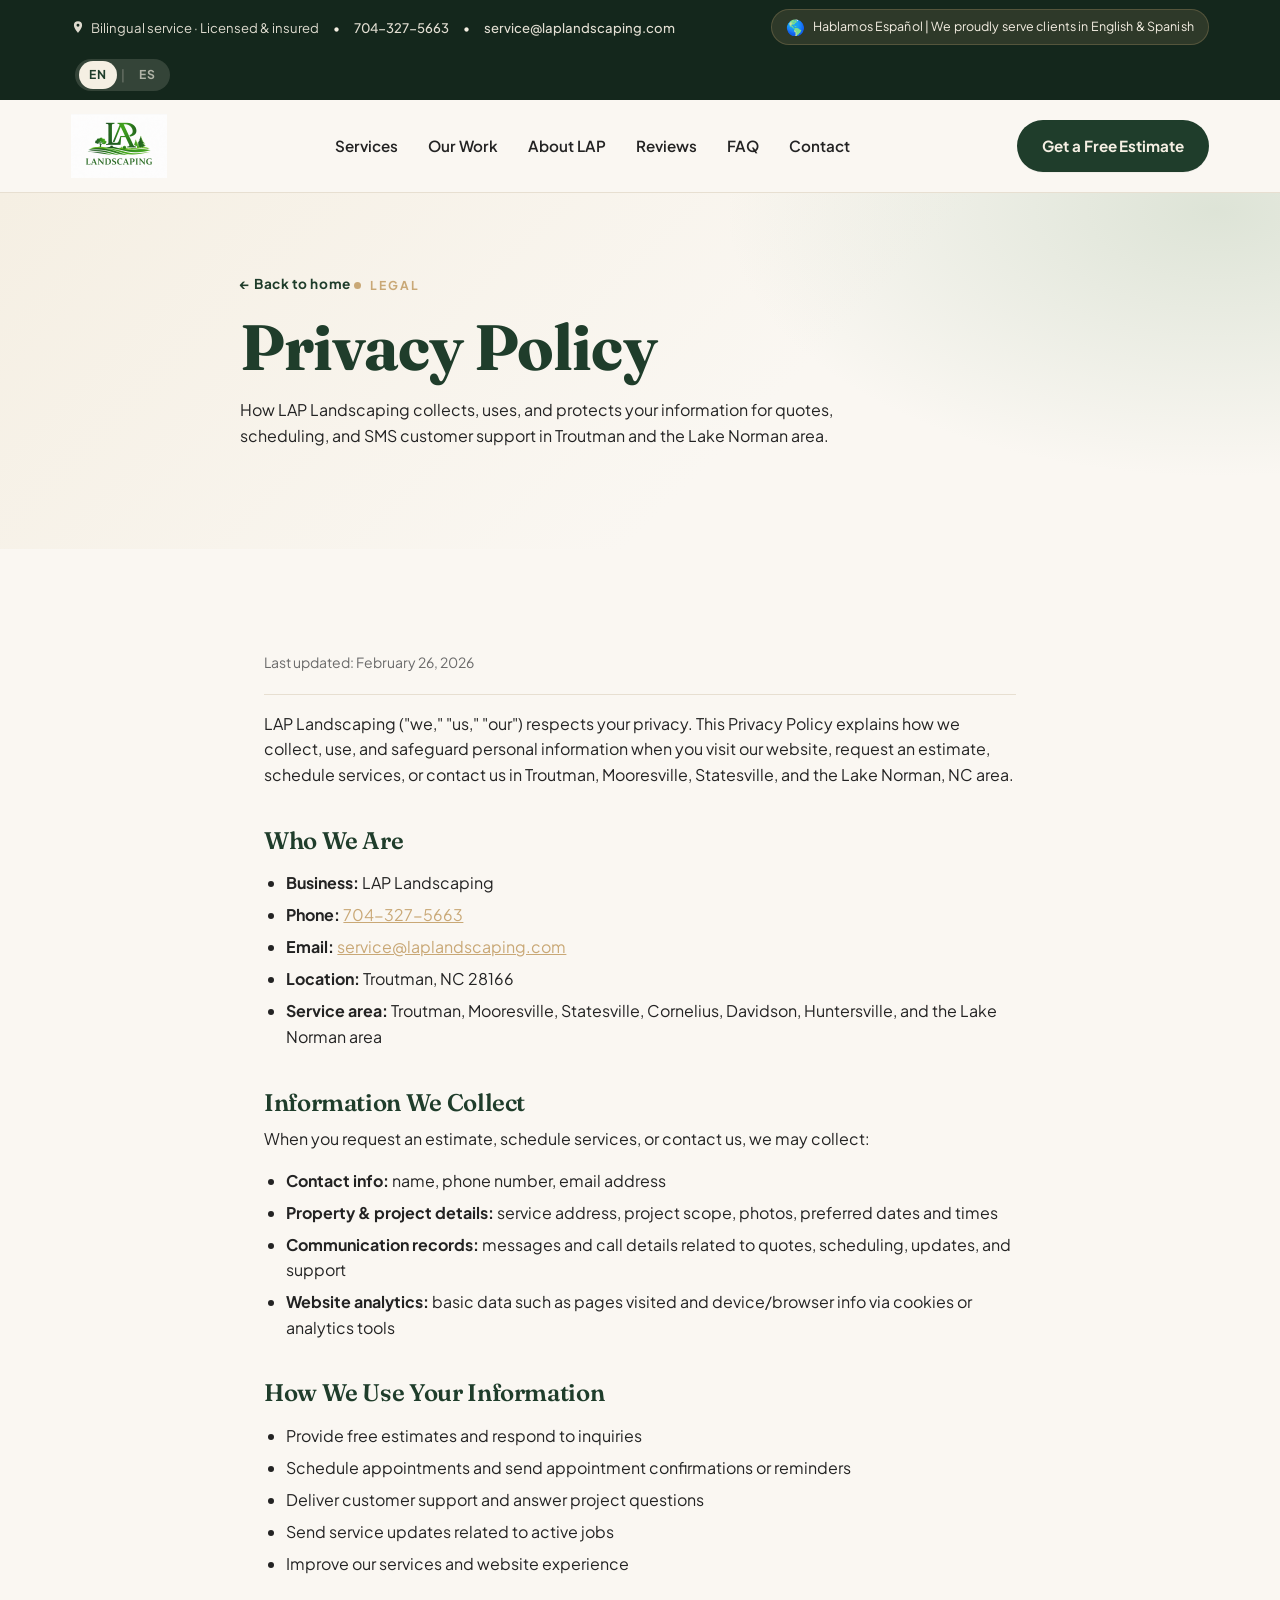
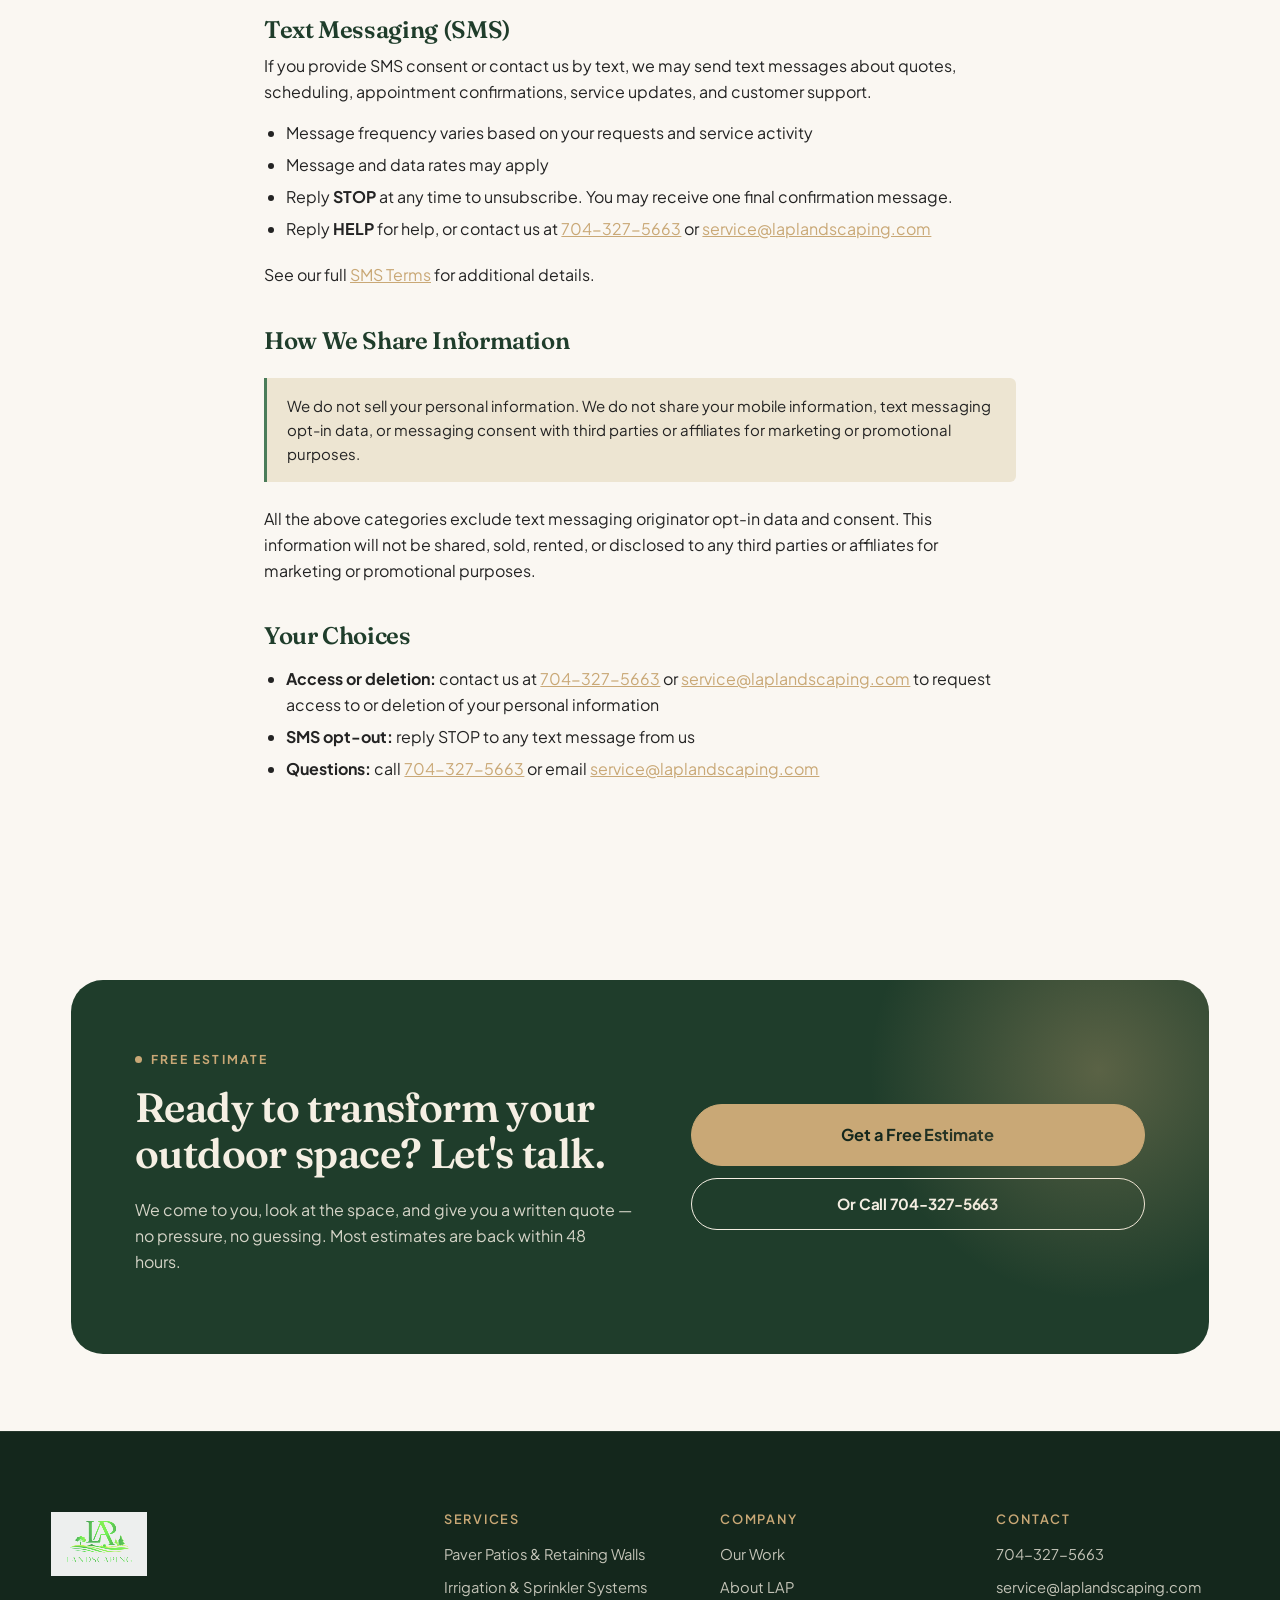
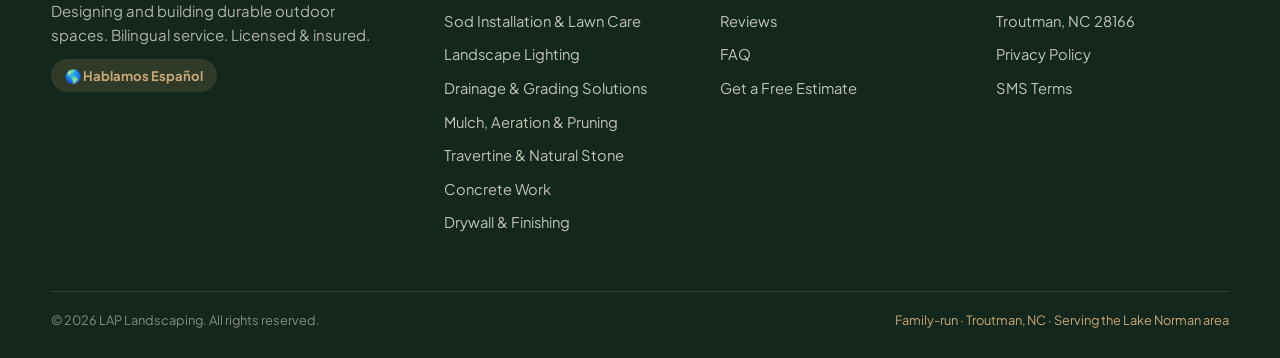
==== privacy-policy.html @ 84cdbef1 "feat: add Privacy Policy and SMS Terms pages (Twilio A2P compliance) New pages match LAP design syst" ====
<!doctype html>
<html lang="en" data-lang="en">
<head>
<meta charset="utf-8" />
<meta name="viewport" content="width=device-width, initial-scale=1" />
<title>Privacy Policy | LAP Landscaping — Troutman &amp; Lake Norman, NC</title>
<meta name="description" content="LAP Landscaping privacy policy. How we collect, use, and protect your information for quotes, scheduling, and SMS customer support in Troutman and the Lake Norman area." />
<meta name="theme-color" content="#1F3D2B" />
<link rel="canonical" href="https://laplandscaping.com/privacy-policy" />
<meta property="og:type" content="website" />
<meta property="og:title" content="Privacy Policy | LAP Landscaping" />
<meta property="og:description" content="How LAP Landscaping collects, uses, and protects your personal information." />
<meta property="og:url" content="https://laplandscaping.com/privacy-policy" />
<meta name="twitter:card" content="summary" />
<script type="application/ld+json">
{"@context":"https://schema.org","@type":"BreadcrumbList","itemListElement":[{"@type":"ListItem","position":1,"name":"Home","item":"https://laplandscaping.com/"},{"@type":"ListItem","position":2,"name":"Privacy Policy","item":"https://laplandscaping.com/privacy-policy"}]}
</script>
<link rel="preconnect" href="https://fonts.googleapis.com" />
<link rel="preconnect" href="https://fonts.gstatic.com" crossorigin />
<link href="https://fonts.googleapis.com/css2?family=Fraunces:opsz,wght@9..144,400;9..144,500;9..144,600;9..144,700&family=Plus+Jakarta+Sans:wght@400;500;600;700;800&display=swap" rel="stylesheet" />
<link rel="stylesheet" href="styles.css" />
<style>
.legal-hero .svc-page-hero-inner { grid-template-columns: 1fr; max-width: 800px; }
.legal-wrap { max-width: 800px; margin: 0 auto; padding: 0 1.5rem; }
.legal-updated { color: var(--mute); font-size: .875rem; margin-bottom: 2.5rem; padding-bottom: 1.25rem; border-bottom: 1px solid var(--line); }
.legal-wrap h2 { color: var(--green); font-size: clamp(1.2rem, 2vw, 1.5rem); margin: 2.5rem 0 .6rem; }
.legal-wrap p { margin-bottom: 1rem; }
.legal-wrap ul { padding-left: 1.4rem; margin-bottom: 1.25rem; }
.legal-wrap li { margin-bottom: .4rem; }
.legal-wrap a { color: var(--tan); text-decoration: underline; }
.legal-wrap a:hover { color: var(--tan-deep); }
.legal-notice { background: var(--cream-2); border-left: 3px solid var(--green-3); padding: 1rem 1.25rem; border-radius: 0 6px 6px 0; margin: 1.5rem 0; }
.legal-notice p { margin-bottom: 0; font-size: .9375rem; }
</style>
</head>
<body>

<div class="util">
  <div class="util-inner">
    <span class="util-loc">
      <svg viewBox="0 0 24 24" width="14" height="14" aria-hidden="true"><path fill="currentColor" d="M12 2a7 7 0 0 0-7 7c0 5 7 13 7 13s7-8 7-13a7 7 0 0 0-7-7Zm0 9.5A2.5 2.5 0 1 1 12 6.5a2.5 2.5 0 0 1 0 5Z"/></svg>
      <span>Bilingual service · Licensed &amp; insured</span>
    </span>
    <span class="util-sep" aria-hidden="true">•</span>
    <a class="util-link" href="tel:+17043275663">704-327-5663</a>
    <span class="util-sep" aria-hidden="true">•</span>
    <a class="util-link util-mail" href="mailto:service@laplandscaping.com">service@laplandscaping.com</a>
    <span class="util-spacer"></span>
    <span class="util-bilingual"><span class="bilingual-flag">🌎</span><span data-i18n="util.bilingual">Hablamos Español · We serve clients in English &amp; Spanish</span></span>
    <div class="lang-toggle" role="group" aria-label="Language">
      <button type="button" class="lang-btn is-active" data-lang-btn="en" aria-pressed="true">EN</button>
      <span aria-hidden="true">|</span>
      <button type="button" class="lang-btn" data-lang-btn="es" aria-pressed="false">ES</button>
    </div>
  </div>
</div>

<header class="hdr" id="top">
  <div class="hdr-inner">
    <a href="index.html" class="brand" aria-label="LAP Landscaping home"><img src="reference/lap-logo.png" alt="LAP Landscaping" class="brand-logo" /></a>
    <nav class="nav">
      <a href="index.html#services" data-i18n="nav.services">Services</a>
      <a href="index.html#projects" data-i18n="nav.work">Our Work</a>
      <a href="index.html#about" data-i18n="nav.about">About LAP</a>
      <a href="index.html#reviews" data-i18n="nav.reviews">Reviews</a>
      <a href="index.html#faq" data-i18n="nav.faq">FAQ</a>
      <a href="index.html#contact" data-i18n="nav.contact">Contact</a>
    </nav>
    <a class="btn btn-primary nav-cta" href="https://www.yardbook.com/new_quote/9253aae7eebb09e976391f2283048f217c78b0cf" target="_blank" rel="noopener" data-i18n="cta.estimate">Get a Free Estimate</a>
    <button class="nav-toggle" aria-label="Toggle nav" aria-expanded="false" aria-controls="mnav"><span></span><span></span><span></span></button>
  </div>
  <div class="mnav" id="mnav" hidden>
    <a href="index.html#services" data-i18n="nav.services">Services</a>
    <a href="index.html#projects" data-i18n="nav.work">Our Work</a>
    <a href="index.html#about" data-i18n="nav.about">About LAP</a>
    <a href="index.html#reviews" data-i18n="nav.reviews">Reviews</a>
    <a href="index.html#faq" data-i18n="nav.faq">FAQ</a>
    <a href="index.html#contact" data-i18n="nav.contact">Contact</a>
    <a class="btn btn-primary" href="https://www.yardbook.com/new_quote/9253aae7eebb09e976391f2283048f217c78b0cf" target="_blank" rel="noopener" data-i18n="cta.estimate">Get a Free Estimate</a>
  </div>
</header>

<section class="svc-page-hero legal-hero">
  <div class="svc-page-hero-inner">
    <div class="reveal">
      <a href="index.html" class="svc-back-link">← Back to home</a>
      <span class="eyebrow light"><span class="dot light"></span> <span>Legal</span></span>
      <h1>Privacy Policy</h1>
      <p class="lede">How LAP Landscaping collects, uses, and protects your information for quotes, scheduling, and SMS customer support in Troutman and the Lake Norman area.</p>
    </div>
  </div>
</section>

<section class="section">
  <div class="legal-wrap">

    <p class="legal-updated">Last updated: February 26, 2026</p>

    <p>LAP Landscaping ("we," "us," "our") respects your privacy. This Privacy Policy explains how we collect, use, and safeguard personal information when you visit our website, request an estimate, schedule services, or contact us in Troutman, Mooresville, Statesville, and the Lake Norman, NC area.</p>

    <h2>Who We Are</h2>
    <ul>
      <li><strong>Business:</strong> LAP Landscaping</li>
      <li><strong>Phone:</strong> <a href="tel:+17043275663">704-327-5663</a></li>
      <li><strong>Email:</strong> <a href="mailto:service@laplandscaping.com">service@laplandscaping.com</a></li>
      <li><strong>Location:</strong> Troutman, NC 28166</li>
      <li><strong>Service area:</strong> Troutman, Mooresville, Statesville, Cornelius, Davidson, Huntersville, and the Lake Norman area</li>
    </ul>

    <h2>Information We Collect</h2>
    <p>When you request an estimate, schedule services, or contact us, we may collect:</p>
    <ul>
      <li><strong>Contact info:</strong> name, phone number, email address</li>
      <li><strong>Property &amp; project details:</strong> service address, project scope, photos, preferred dates and times</li>
      <li><strong>Communication records:</strong> messages and call details related to quotes, scheduling, updates, and support</li>
      <li><strong>Website analytics:</strong> basic data such as pages visited and device/browser info via cookies or analytics tools</li>
    </ul>

    <h2>How We Use Your Information</h2>
    <ul>
      <li>Provide free estimates and respond to inquiries</li>
      <li>Schedule appointments and send appointment confirmations or reminders</li>
      <li>Deliver customer support and answer project questions</li>
      <li>Send service updates related to active jobs</li>
      <li>Improve our services and website experience</li>
    </ul>

    <h2>Text Messaging (SMS)</h2>
    <p>If you provide SMS consent or contact us by text, we may send text messages about quotes, scheduling, appointment confirmations, service updates, and customer support.</p>
    <ul>
      <li>Message frequency varies based on your requests and service activity</li>
      <li>Message and data rates may apply</li>
      <li>Reply <strong>STOP</strong> at any time to unsubscribe. You may receive one final confirmation message.</li>
      <li>Reply <strong>HELP</strong> for help, or contact us at <a href="tel:+17043275663">704-327-5663</a> or <a href="mailto:service@laplandscaping.com">service@laplandscaping.com</a></li>
    </ul>
    <p>See our full <a href="sms-terms.html">SMS Terms</a> for additional details.</p>

    <h2>How We Share Information</h2>

    <div class="legal-notice">
      <p>We do not sell your personal information. We do not share your mobile information, text messaging opt-in data, or messaging consent with third parties or affiliates for marketing or promotional purposes.</p>
    </div>

    <p>All the above categories exclude text messaging originator opt-in data and consent. This information will not be shared, sold, rented, or disclosed to any third parties or affiliates for marketing or promotional purposes.</p>

    <h2>Your Choices</h2>
    <ul>
      <li><strong>Access or deletion:</strong> contact us at <a href="tel:+17043275663">704-327-5663</a> or <a href="mailto:service@laplandscaping.com">service@laplandscaping.com</a> to request access to or deletion of your personal information</li>
      <li><strong>SMS opt-out:</strong> reply STOP to any text message from us</li>
      <li><strong>Questions:</strong> call <a href="tel:+17043275663">704-327-5663</a> or email <a href="mailto:service@laplandscaping.com">service@laplandscaping.com</a></li>
    </ul>

  </div>
</section>

<section class="section cta-section">
  <div class="cta-card reveal">
    <div class="cta-copy">
      <span class="eyebrow light"><span class="dot light"></span> <span data-i18n="cta.eyebrow">Free estimate</span></span>
      <h2>Ready to transform your outdoor space? Let's talk.</h2>
      <p data-i18n="cta.p">No pressure, no upsell. We'll walk the property, ask about how you want to use it, and follow up with a written quote that lays out scope, materials and price.</p>
    </div>
    <div class="cta-form">
      <a class="btn btn-tan btn-lg btn-block" href="https://www.yardbook.com/new_quote/9253aae7eebb09e976391f2283048f217c78b0cf" target="_blank" rel="noopener" data-i18n="cta.btn1">Open the estimate form →</a>
      <a class="btn btn-ghost btn-block" href="tel:+17043275663" data-i18n="cta.btn2">Or call 704-327-5663</a>
    </div>
  </div>
</section>

<footer class="ftr">
  <div class="ftr-inner">
    <div class="ftr-brand">
      <a href="index.html" class="brand"><img src="reference/lap-logo.png" alt="LAP Landscaping" class="brand-logo brand-logo-light" /></a>
      <p data-i18n="ftr.about">Designing and building durable outdoor spaces. Bilingual service. Licensed &amp; insured.</p>
      <span class="ftr-bilingual" data-i18n="ftr.bilingual">🌎 Hablamos Español</span>
    </div>
    <div class="ftr-col">
      <h4 data-i18n="ftr.h.services">Services</h4>
      <a href="services/paver-patios-retaining-walls.html" data-i18n="svc.patio.h">Paver Patios &amp; Retaining Walls</a>
      <a href="services/irrigation-sprinkler-systems.html" data-i18n="svc.irr.h">Irrigation &amp; Sprinkler Systems</a>
      <a href="services/sod-installation-lawn-care.html" data-i18n="svc.sod.h">Sod Installation &amp; Lawn Care</a>
      <a href="services/landscape-lighting.html" data-i18n="svc.light.h">Landscape Lighting</a>
      <a href="services/drainage-grading-solutions.html" data-i18n="svc.drain.h">Drainage &amp; Grading Solutions</a>
      <a href="services/mulch-aeration-pruning.html" data-i18n="svc.lawn.h">Mulch, Aeration &amp; Pruning</a>
      <a href="services/travertine-natural-stone.html" data-i18n="svc.stone.h">Travertine &amp; Natural Stone</a>
      <a href="services/concrete-work.html" data-i18n="svc.concrete.h">Concrete Work</a>
      <a href="services/drywall-finishing.html" data-i18n="svc.dry.h">Drywall &amp; Finishing</a>
    </div>
    <div class="ftr-col">
      <h4 data-i18n="ftr.h.company">Company</h4>
      <a href="index.html#projects" data-i18n="nav.work">Our Work</a>
      <a href="index.html#about" data-i18n="nav.about">About LAP</a>
      <a href="index.html#reviews" data-i18n="nav.reviews">Reviews</a>
      <a href="index.html#faq" data-i18n="nav.faq">FAQ</a>
      <a href="https://www.yardbook.com/new_quote/9253aae7eebb09e976391f2283048f217c78b0cf" target="_blank" rel="noopener" data-i18n="cta.estimate">Get a Free Estimate</a>
    </div>
    <div class="ftr-col">
      <h4 data-i18n="ftr.h.contact">Contact</h4>
      <a href="tel:+17043275663">704-327-5663</a>
      <a href="mailto:service@laplandscaping.com">service@laplandscaping.com</a>
      <span data-i18n="ftr.addr">Troutman, NC 28166</span>
      <a href="privacy-policy.html" data-i18n="ftr.privacy">Privacy Policy</a>
      <a href="sms-terms.html" data-i18n="ftr.sms">SMS Terms</a>
    </div>
  </div>
  <div class="ftr-base">
    <span>© <span id="yr"></span> LAP Landscaping. <span data-i18n="ftr.rights">All rights reserved.</span></span>
    <span class="ftr-flag" data-i18n="ftr.flag">Family-run · Troutman, NC · Serving the Lake Norman area</span>
  </div>
</footer>

<div class="sticky-cta" aria-label="Quick contact">
  <a href="tel:+17043275663" class="sc-btn sc-call" data-i18n="sticky.call">Call</a>
  <a href="https://www.yardbook.com/new_quote/9253aae7eebb09e976391f2283048f217c78b0cf" target="_blank" rel="noopener" class="sc-btn sc-est" data-i18n="cta.estimate">Get a Free Estimate</a>
</div>

<script src="script.js"></script>
</body>
</html>
---- styles.css ----
/* ============================================================
   LAP Landscaping — Hard Redesign Pass (v3)
   Local prototype only. Not for deployment.
   ============================================================ */

:root {
  --bg: #FAF7F2;
  --cream: #F5EFE3;
  --cream-2: #EDE5D2;
  --green: #1F3D2B;
  --green-deep: #14271C;
  --green-2: #2D5639;
  --green-3: #4A7C59;
  --sage: #A8C0A4;
  --tan: #C9A876;
  --tan-2: #D9BC8E;
  --tan-deep: #8C6E45;
  --ink: #232323;
  --mute: #6A6A6A;
  --line: #E7DFD1;
  --line-soft: #EFE9DC;
  --shadow-xs: 0 1px 4px rgba(31, 61, 43, 0.05);
  --shadow-sm: 0 4px 14px rgba(31, 61, 43, 0.07);
  --shadow-md: 0 14px 36px rgba(31, 61, 43, 0.10);
  --shadow-lg: 0 30px 70px rgba(31, 61, 43, 0.16);
  --r-sm: 12px;
  --r-md: 18px;
  --r-lg: 24px;
  --r-xl: 32px;
  --r-2xl: 40px;
  --maxw: 1240px;
  --pad: clamp(20px, 4vw, 56px);
  --t: cubic-bezier(.2,.7,.2,1);
}

* { box-sizing: border-box; }
html { scroll-behavior: smooth; }
body {
  margin: 0;
  font-family: 'Plus Jakarta Sans', system-ui, -apple-system, 'Segoe UI', Roboto, sans-serif;
  font-size: 16px;
  line-height: 1.6;
  color: var(--ink);
  background: var(--bg);
  -webkit-font-smoothing: antialiased;
  text-rendering: optimizeLegibility;
}
img { max-width: 100%; display: block; }
a { color: inherit; }
h1, h2, h3, h4 {
  font-family: 'Fraunces', Georgia, serif;
  font-weight: 600;
  letter-spacing: -0.015em;
  line-height: 1.12;
  margin: 0 0 .5em;
  color: var(--green);
}
h1 { font-size: clamp(2.4rem, 5vw, 4.2rem); font-weight: 700; }
h2 { font-size: clamp(1.85rem, 3.2vw, 2.85rem); font-weight: 600; }
h3 { font-size: 1.2rem; font-weight: 600; }
h4 { font-size: .82rem; letter-spacing: .14em; text-transform: uppercase; color: var(--tan); font-family: 'Plus Jakarta Sans', sans-serif; }
em { font-style: italic; color: var(--tan-deep); }
p { margin: 0 0 1em; }

/* ============== UTILITY BAR ============== */
.util {
  background: var(--green-deep);
  color: var(--cream);
  font-size: .82rem;
}
.util-inner {
  max-width: var(--maxw);
  margin: 0 auto;
  padding: 9px var(--pad);
  display: flex;
  align-items: center;
  flex-wrap: wrap;
  gap: 14px;
}
.util-loc { display: inline-flex; align-items: center; gap: 6px; opacity: .9; }
.util-spacer { flex: 1; min-width: 8px; }
.util-bilingual {
  display: inline-flex;
  align-items: center;
  gap: 8px;
  background: rgba(201, 168, 118, .14);
  color: var(--cream);
  padding: 5px 14px;
  border-radius: 999px;
  font-size: .78rem;
  letter-spacing: .01em;
  border: 1px solid rgba(201, 168, 118, .25);
}
.bilingual-flag { font-size: .95rem; }
.util-link {
  display: inline-flex;
  align-items: center;
  gap: 6px;
  color: var(--cream);
  text-decoration: none;
  opacity: .92;
  font-weight: 500;
}
.util-link:hover { color: var(--tan); opacity: 1; }
.lang-toggle {
  display: inline-flex;
  align-items: center;
  gap: 4px;
  background: rgba(245, 239, 227, .14);
  border-radius: 999px;
  padding: 2px 4px;
  margin-left: 4px;
}
.lang-toggle span { color: rgba(245, 239, 227, .35); font-size: .8rem; }
.lang-btn {
  background: transparent;
  border: 0;
  color: rgba(245, 239, 227, .65);
  font: inherit;
  font-size: .76rem;
  font-weight: 700;
  letter-spacing: .08em;
  padding: 4px 10px;
  border-radius: 999px;
  cursor: pointer;
  transition: background .25s var(--t), color .25s var(--t);
  font-family: inherit;
}
.lang-btn:hover { color: var(--cream); }
.lang-btn.is-active { background: var(--cream); color: var(--green); }
.lang-toggle-light .lang-btn.is-active { background: var(--tan); color: var(--green-deep); }

/* ============== HEADER ============== */
.hdr {
  position: sticky;
  top: 0;
  z-index: 50;
  background: rgba(250, 247, 242, .92);
  backdrop-filter: saturate(160%) blur(12px);
  -webkit-backdrop-filter: saturate(160%) blur(12px);
  border-bottom: 1px solid var(--line);
  transition: box-shadow .3s var(--t);
}
.hdr.hdr-scrolled { box-shadow: 0 6px 22px rgba(31,61,43,.07); }
.hdr-inner {
  max-width: var(--maxw);
  margin: 0 auto;
  padding: 14px var(--pad);
  display: flex;
  align-items: center;
  gap: 28px;
}
.brand {
  display: inline-flex;
  align-items: center;
  text-decoration: none;
  flex-shrink: 0;
}
.brand-logo {
  height: 64px;
  width: auto;
  display: block;
}
.brand-logo-light {
  height: 64px;
  filter: brightness(1.8) contrast(0.85);
  mix-blend-mode: screen;
  /* screen blend on dark footer makes white background transparent, logo stays readable */
}

.nav {
  display: flex;
  gap: 30px;
  margin: 0 auto;
}
.nav a {
  text-decoration: none;
  color: var(--ink);
  font-weight: 600;
  font-size: .95rem;
  position: relative;
  padding: 6px 0;
  transition: color .25s var(--t);
}
.nav a::after {
  content: "";
  position: absolute; left: 0; right: 0; bottom: -2px;
  height: 2px;
  background: var(--green);
  transform: scaleX(0);
  transform-origin: center;
  transition: transform .3s var(--t);
}
.nav a:hover { color: var(--green); }
.nav a:hover::after { transform: scaleX(1); }
.nav-cta { flex-shrink: 0; }

.nav-toggle {
  display: none;
  background: transparent;
  border: 0;
  width: 40px; height: 40px;
  padding: 8px;
  cursor: pointer;
}
.nav-toggle span {
  display: block;
  height: 2px;
  background: var(--green);
  margin: 5px 0;
  transition: transform .3s var(--t), opacity .2s var(--t);
}
.nav-toggle[aria-expanded="true"] span:nth-child(1) { transform: translateY(7px) rotate(45deg); }
.nav-toggle[aria-expanded="true"] span:nth-child(2) { opacity: 0; }
.nav-toggle[aria-expanded="true"] span:nth-child(3) { transform: translateY(-7px) rotate(-45deg); }

.mnav {
  display: none;
  flex-direction: column;
  padding: 8px var(--pad) 20px;
  gap: 4px;
  border-top: 1px solid var(--line);
  background: var(--bg);
}
.mnav a {
  text-decoration: none;
  color: var(--ink);
  font-weight: 500;
  padding: 12px 8px;
  border-radius: var(--r-sm);
}
.mnav a:hover { background: var(--cream); color: var(--green); }
.mnav .btn { margin-top: 8px; text-align: center; }

/* ============== BUTTONS ============== */
.btn {
  display: inline-flex;
  align-items: center;
  justify-content: center;
  gap: 8px;
  padding: 13px 24px;
  border-radius: 999px;
  font-weight: 700;
  font-size: .95rem;
  text-decoration: none;
  border: 1.5px solid transparent;
  cursor: pointer;
  transition: transform .3s var(--t), box-shadow .3s var(--t), background .25s var(--t), color .25s var(--t), border-color .25s var(--t);
  white-space: nowrap;
  font-family: inherit;
  letter-spacing: -0.005em;
}
.btn-lg { padding: 17px 30px; font-size: 1.02rem; }
.btn-block { width: 100%; }
.btn-primary { background: var(--green); color: var(--cream); }
.btn-primary:hover { background: var(--green-2); transform: translateY(-2px); box-shadow: var(--shadow-md); }
.btn-ghost { background: transparent; color: var(--green); border-color: var(--green); }
.btn-ghost:hover { background: var(--green); color: var(--cream); transform: translateY(-2px); }
.btn-ghost-light { background: transparent; color: var(--cream); border-color: var(--cream); }
.btn-ghost-light:hover { background: var(--cream); color: var(--green); transform: translateY(-2px); }
.btn-tan { background: var(--tan); color: var(--green-deep); border-color: var(--tan); }
.btn-tan:hover { background: var(--tan-2); border-color: var(--tan-2); transform: translateY(-2px); box-shadow: var(--shadow-md); }

/* ============== EYEBROW ============== */
.eyebrow {
  display: inline-flex;
  align-items: center;
  gap: 9px;
  font-size: .76rem;
  text-transform: uppercase;
  letter-spacing: .18em;
  color: var(--green);
  font-weight: 700;
  margin-bottom: 16px;
}
.eyebrow.light { color: var(--tan); }
.dot { width: 7px; height: 7px; border-radius: 50%; background: var(--tan); }
.dot.light { background: var(--tan); }

/* ============== HERO ============== */
.hero {
  position: relative;
  overflow: hidden;
  padding: clamp(56px, 7vw, 110px) var(--pad) clamp(56px, 7vw, 110px);
}
.hero-bg {
  position: absolute; inset: 0;
  background:
    radial-gradient(900px 480px at 95% 10%, rgba(168, 192, 164, .35), transparent 60%),
    radial-gradient(700px 460px at 0% 100%, rgba(201, 168, 118, .22), transparent 65%);
  z-index: -1;
}
.hero-inner {
  max-width: var(--maxw);
  margin: 0 auto;
  display: grid;
  grid-template-columns: 1fr 1.05fr;
  gap: clamp(36px, 5vw, 88px);
  align-items: center;
}
.hero-pill {
  display: inline-block;
  background: var(--green);
  color: var(--tan);
  padding: 8px 16px;
  border-radius: 999px;
  font-size: .72rem;
  font-weight: 800;
  letter-spacing: .18em;
  text-transform: uppercase;
  margin-bottom: 22px;
}
.hero-copy h1 {
  margin-bottom: 12px;
}
.hero-copy h1 em {
  font-style: italic;
  color: var(--tan-deep);
  font-weight: 600;
}
.hero-region {
  font-family: 'Fraunces', serif;
  font-size: 1.05rem;
  font-style: italic;
  color: var(--green-3);
  margin: 0 0 16px;
}
.hero-lede {
  color: var(--mute);
  font-size: 1.08rem;
  max-width: 560px;
  margin: 0 0 28px;
}
.hero-cta {
  display: flex;
  flex-wrap: wrap;
  gap: 14px;
  margin: 0 0 18px;
}
.hero-bilingual {
  display: inline-flex;
  align-items: center;
  gap: 8px;
  background: rgba(168, 192, 164, .25);
  color: var(--green-2);
  padding: 8px 16px;
  border-radius: 999px;
  font-size: .87rem;
  font-weight: 600;
  margin: 6px 0 0;
  border: 1px solid rgba(74, 124, 89, .2);
}

.hero-art {
  position: relative;
  min-height: 540px;
}
.hero-photo-wrap {
  position: absolute;
  inset: 0 0 70px 30px;
  border-radius: var(--r-2xl);
  overflow: hidden;
  box-shadow: var(--shadow-lg);
  background: var(--cream);
}
.hero-photo-wrap::before {
  content: "";
  position: absolute;
  inset: 0;
  z-index: 2;
  background: linear-gradient(135deg, rgba(31,61,43,.0) 35%, rgba(31,61,43,.18) 100%);
  pointer-events: none;
}
.hero-photo {
  width: 100%;
  height: 100%;
  min-height: 460px;
  object-fit: cover;
  display: block;
  transition: transform .6s var(--t);
  will-change: transform;
}

.hero-badge {
  position: absolute;
  bottom: 0;
  right: 0;
  background: var(--cream);
  padding: 18px 22px;
  border-radius: var(--r-lg);
  box-shadow: var(--shadow-md);
  border: 1px solid var(--line);
  display: flex;
  flex-direction: column;
  gap: 4px;
  min-width: 240px;
  z-index: 3;
}
.hero-badge-stars { color: var(--tan); letter-spacing: 2px; font-size: 1rem; }
.hero-badge-line {
  font-family: 'Fraunces', serif;
  color: var(--green);
  font-size: 1.05rem;
  font-weight: 600;
  line-height: 1.2;
}
.hero-badge-sub { color: var(--mute); font-size: .82rem; }

.hero-card-mini {
  position: absolute;
  left: -16px; top: 8%;
  background: var(--cream);
  padding: 14px 18px;
  border-radius: var(--r-md);
  display: flex;
  align-items: center;
  gap: 10px;
  font-size: .85rem;
  color: var(--ink);
  border: 1px solid var(--line);
  box-shadow: var(--shadow-sm);
  z-index: 3;
}
.mini-ico { display: inline-flex; }

/* ============== TRUST ROW ============== */
.trust-row {
  background: var(--cream);
  padding: clamp(40px, 5vw, 64px) var(--pad);
  border-top: 1px solid var(--line);
  border-bottom: 1px solid var(--line);
}
.trust-inner {
  max-width: var(--maxw);
  margin: 0 auto;
  display: grid;
  grid-template-columns: repeat(4, 1fr);
  gap: 18px;
}
.trust-card {
  background: #fff;
  border: 1px solid var(--line);
  border-radius: var(--r-lg);
  padding: 26px 24px;
  display: flex;
  flex-direction: column;
  gap: 8px;
  transition: transform .3s var(--t), box-shadow .3s var(--t), border-color .3s var(--t);
}
.trust-card:hover { transform: translateY(-4px); box-shadow: var(--shadow-md); border-color: transparent; }
.trust-ico {
  width: 44px; height: 44px;
  border-radius: 50%;
  background: var(--green);
  color: var(--cream);
  display: grid;
  place-items: center;
  margin-bottom: 6px;
}
.trust-card h3 { margin: 0; font-family: 'Fraunces', serif; font-size: 1.1rem; }
.trust-card p { color: var(--mute); margin: 0; font-size: .92rem; line-height: 1.5; }

/* ============== SECTIONS ============== */
.section {
  max-width: var(--maxw);
  margin: 0 auto;
  padding: clamp(72px, 8vw, 130px) var(--pad);
}
.section-head {
  max-width: 760px;
  margin: 0 auto clamp(36px, 5vw, 60px);
  text-align: center;
}
.section-head .lede { color: var(--mute); font-size: 1.06rem; margin: 0 auto; }

/* ============== SERVICES GRID ============== */
.services-section { background: var(--bg); }
.services-grid {
  display: grid;
  grid-template-columns: repeat(3, 1fr);
  gap: 26px;
}
.svc-card {
  position: relative;
  background: #fff;
  border-radius: var(--r-lg);
  border: 1px solid var(--line);
  overflow: hidden;
  text-decoration: none;
  color: inherit;
  display: flex;
  flex-direction: column;
  transition: transform .35s var(--t), box-shadow .35s var(--t), border-color .35s var(--t);
}
.svc-card:hover { transform: translateY(-8px); box-shadow: var(--shadow-lg); border-color: transparent; }
.svc-card:hover .svc-img img { transform: scale(1.06); }
.svc-card:hover .svc-link { color: var(--tan-deep); transform: translateX(4px); }

.svc-img {
  aspect-ratio: 16 / 11;
  position: relative;
  overflow: hidden;
  background: var(--cream);
}
.svc-img img {
  position: absolute;
  inset: 0;
  width: 100%; height: 100%;
  object-fit: cover;
  transition: transform .8s var(--t);
}
.svc-img::after {
  content: "";
  position: absolute; inset: 0;
  background: linear-gradient(180deg, transparent 55%, rgba(31, 61, 43, .35) 100%);
  pointer-events: none;
}
.svc-body {
  padding: 24px 26px 28px;
  display: flex;
  flex-direction: column;
  gap: 8px;
}
.svc-icon {
  display: inline-grid;
  place-items: center;
  width: 38px; height: 38px;
  border-radius: 12px;
  background: var(--cream);
  color: var(--green);
  margin-bottom: 4px;
}
.svc-body h3 {
  margin: 0;
  font-family: 'Fraunces', serif;
  font-size: 1.22rem;
  color: var(--green);
}
.svc-body p { color: var(--mute); margin: 0 0 8px; font-size: .94rem; }
.svc-card-logo {
  position: absolute;
  bottom: 14px;
  right: 16px;
  width: 34px;
  height: auto;
  opacity: 0.15;
  pointer-events: none;
  display: block;
}
.svc-link {
  color: var(--green);
  font-weight: 700;
  font-size: .9rem;
  letter-spacing: .01em;
  transition: color .25s var(--t), transform .25s var(--t);
  display: inline-block;
}

/* ============== IMG FALLBACK ============== */
.img-fallback {
  display: block;
  width: 100%; height: 100%;
  position: absolute; inset: 0;
}
.img-fallback[data-tile="patio"] { background: radial-gradient(circle at 25% 30%, rgba(255,255,255,.35), transparent 60%), linear-gradient(135deg, #C9A876, #8C6E45); }
.img-fallback[data-tile="irrigation"] { background: radial-gradient(circle at 25% 30%, rgba(255,255,255,.35), transparent 60%), linear-gradient(135deg, #6FA8C9, #2D5670); }
.img-fallback[data-tile="sod"] { background: radial-gradient(circle at 25% 30%, rgba(255,255,255,.35), transparent 60%), linear-gradient(135deg, #8FB07F, #4A7C59); }
.img-fallback[data-tile="lighting"] { background: radial-gradient(circle at 75% 25%, rgba(255, 220, 150, .55), transparent 55%), linear-gradient(135deg, #2A2A2A, #4A3A2A); }
.img-fallback[data-tile="drainage"] { background: radial-gradient(circle at 25% 30%, rgba(255,255,255,.35), transparent 60%), linear-gradient(135deg, #5C7A6B, #2F4538); }
.img-fallback[data-tile="lawn"] { background: radial-gradient(circle at 25% 30%, rgba(255,255,255,.35), transparent 60%), linear-gradient(135deg, #A8C0A4, #4A7C59); }
.img-fallback[data-tile="walls"]    { background: radial-gradient(circle at 25% 30%, rgba(255,255,255,.35), transparent 60%), linear-gradient(135deg, #B89878, #5C4530); }
.img-fallback[data-tile="stone"]    { background: radial-gradient(circle at 25% 30%, rgba(255,255,255,.35), transparent 60%), linear-gradient(135deg, #D4C4A0, #9A8260); }
.img-fallback[data-tile="concrete"] { background: radial-gradient(circle at 25% 30%, rgba(255,255,255,.25), transparent 60%), linear-gradient(135deg, #B8B8B8, #6A6A6A); }
.img-fallback[data-tile="drywall"]  { background: radial-gradient(circle at 25% 30%, rgba(255,255,255,.40), transparent 60%), linear-gradient(135deg, #E0D8C8, #A09080); }

/* ============== ABOUT ============== */
.about-section { background: var(--cream); padding-top: clamp(72px, 8vw, 130px); padding-bottom: clamp(72px, 8vw, 130px); }
.about-grid {
  max-width: var(--maxw);
  margin: 0 auto;
  display: grid;
  grid-template-columns: 1fr 1fr;
  gap: clamp(36px, 5vw, 80px);
  align-items: center;
}
.about-cluster {
  position: relative;
  height: 540px;
}
.ac-img {
  position: absolute;
  border-radius: var(--r-xl);
  object-fit: cover;
  box-shadow: var(--shadow-md);
}
.ac-1 { left: 0; top: 30px; width: 60%; height: 60%; }
.ac-2 { right: 0; top: 0; width: 50%; height: 45%; }
.ac-3 { right: 8%; bottom: 0; width: 56%; height: 50%; }
.ac-badge {
  position: absolute;
  left: 0; bottom: 0;
  background: var(--cream);
  padding: 16px 22px;
  border-radius: var(--r-md);
  box-shadow: var(--shadow-md);
  border: 1px solid var(--line);
  display: flex;
  flex-direction: column;
  z-index: 4;
}
.ac-badge strong { color: var(--green); font-family: 'Fraunces', serif; font-size: 1.05rem; }
.ac-badge span { color: var(--mute); font-size: .85rem; }

.about-list {
  list-style: none;
  padding: 0;
  margin: 26px 0;
  display: flex;
  flex-direction: column;
  gap: 18px;
}
.about-list li { display: flex; gap: 16px; align-items: flex-start; }
.about-ico {
  flex: 0 0 38px;
  width: 38px; height: 38px;
  border-radius: 50%;
  background: var(--green);
  color: var(--cream);
  display: grid;
  place-items: center;
  font-family: 'Fraunces', serif;
  font-size: 1rem;
}
.about-list strong { color: var(--green); }

/* ============== FEATURED PROJECTS ============== */
.projects-section {
  background: var(--green-deep);
  color: var(--cream);
  padding: clamp(72px, 8vw, 130px) var(--pad);
  position: relative;
  overflow: hidden;
}
.projects-section::before {
  content: "";
  position: absolute;
  width: 600px; height: 600px;
  right: -200px; top: -200px;
  background: radial-gradient(circle, rgba(201, 168, 118, .18), transparent 65%);
  border-radius: 50%;
  pointer-events: none;
}
.projects-inner {
  max-width: var(--maxw);
  margin: 0 auto;
  display: grid;
  grid-template-columns: 1fr 1.2fr;
  gap: clamp(36px, 5vw, 80px);
  align-items: center;
  position: relative;
}
.projects-copy h2 { color: var(--cream); }
.projects-copy h2 em { color: var(--tan); }
.projects-copy p { color: rgba(245, 239, 227, .8); font-size: 1.05rem; max-width: 480px; }
.projects-mosaic {
  display: grid;
  grid-template-columns: 1fr 1fr;
  grid-template-rows: 200px 200px 200px;
  gap: 14px;
}
.pm {
  width: 100%; height: 100%;
  object-fit: cover;
  border-radius: var(--r-lg);
  box-shadow: var(--shadow-md);
}
.pm-1 { grid-column: 1; grid-row: 1 / span 2; }
.pm-2 { grid-column: 2; grid-row: 1; }
.pm-3 { grid-column: 2; grid-row: 2; }
.pm-4 { grid-column: 1 / span 2; grid-row: 3; height: 200px; }

/* ============== PROCESS ============== */
.process-section { background: var(--bg); }
.process {
  list-style: none;
  padding: 0;
  margin: 0 auto;
  max-width: var(--maxw);
  display: grid;
  grid-template-columns: repeat(4, 1fr);
  gap: 18px;
  position: relative;
}
.process::before {
  content: "";
  position: absolute;
  left: 8%; right: 8%; top: 28px;
  height: 1px;
  background: repeating-linear-gradient(90deg, var(--line) 0 6px, transparent 6px 12px);
  z-index: 0;
}
.process li {
  background: #fff;
  border: 1px solid var(--line);
  border-radius: var(--r-lg);
  padding: 26px;
  position: relative;
  z-index: 1;
  transition: transform .3s var(--t), box-shadow .3s var(--t);
}
.process li:hover { transform: translateY(-4px); box-shadow: var(--shadow-md); }
.step-n {
  display: grid;
  place-items: center;
  background: var(--green);
  color: var(--cream);
  width: 46px; height: 46px;
  border-radius: 50%;
  font-family: 'Fraunces', serif;
  font-size: 1.05rem;
  margin-bottom: 14px;
}
.process li h3 { font-family: 'Fraunces', serif; font-size: 1.18rem; margin: 0 0 8px; }
.process li p { color: var(--mute); margin: 0; font-size: .94rem; }

/* ============== REVIEWS ============== */
.reviews-section { background: var(--cream); padding-top: clamp(72px, 8vw, 130px); padding-bottom: clamp(72px, 8vw, 130px); max-width: none; }
.reviews-rating {
  display: inline-flex;
  align-items: baseline;
  gap: 14px;
  margin: 18px 0 8px;
  flex-wrap: wrap;
  justify-content: center;
  padding: 10px 22px;
  background: #fff;
  border: 1px solid var(--line);
  border-radius: 999px;
  box-shadow: var(--shadow-xs);
}
.reviews-rating-num { font-family: 'Fraunces', serif; font-size: 2.6rem; font-weight: 700; color: var(--green); line-height: 1; }
.reviews-rating-stars { color: var(--tan-deep); font-size: 1.55rem; letter-spacing: 4px; text-shadow: 0 1px 0 rgba(140, 110, 69, .08); }
.reviews-rating-meta { color: var(--mute); font-size: .82rem; font-style: italic; }
.reviews-section .section-head { max-width: 760px; margin: 0 auto clamp(36px, 5vw, 60px); }
.reviews-grid {
  max-width: var(--maxw);
  margin: 0 auto;
  display: grid;
  grid-template-columns: repeat(3, 1fr);
  gap: 28px;
}
.review-card {
  position: relative;
  background: linear-gradient(180deg, #fffdf8 0%, #fbf6ec 100%);
  border: 1px solid var(--line);
  border-radius: var(--r-lg);
  padding: 34px 30px 26px;
  display: flex;
  flex-direction: column;
  gap: 10px;
  transition: transform .3s var(--t), box-shadow .3s var(--t), border-color .3s var(--t);
  overflow: hidden;
}
.review-card::before {
  content: "\201C";
  position: absolute;
  top: -22px;
  left: 18px;
  font-family: 'Fraunces', serif;
  font-size: 9rem;
  font-weight: 700;
  line-height: 1;
  color: var(--tan);
  opacity: .14;
  pointer-events: none;
  user-select: none;
}
.review-card:hover { transform: translateY(-6px); box-shadow: var(--shadow-md); border-color: var(--tan-2); }
.review-card p { font-size: 1.05rem; line-height: 1.65; margin: 4px 0 18px; color: var(--ink); position: relative; z-index: 1; }
.stars { color: var(--tan-deep); letter-spacing: 3px; font-size: 1.2rem; position: relative; z-index: 1; }
.review-card footer {
  display: flex;
  flex-direction: column;
  align-items: flex-start;
  gap: 8px;
  border-top: 1px solid var(--line);
  padding-top: 16px;
  margin-top: 6px;
  position: relative;
  z-index: 1;
}
.review-card footer strong { color: var(--green); font-family: 'Fraunces', serif; font-size: 1.02rem; font-weight: 600; }
.review-card footer span {
  display: inline-block;
  padding: 4px 12px;
  background: var(--cream-2);
  color: var(--tan-deep);
  font-size: .72rem;
  font-weight: 600;
  letter-spacing: .08em;
  text-transform: uppercase;
  border-radius: 999px;
  border: 1px solid var(--line);
}

/* ============== FAQ ============== */
.faq-section { background: var(--bg); }
.faq-grid {
  max-width: var(--maxw);
  margin: 0 auto;
  display: grid;
  grid-template-columns: 1fr 1.4fr;
  gap: clamp(36px, 5vw, 80px);
}
.faq-head { position: sticky; top: 110px; align-self: start; }
.faq-title { display: block; }
.faq-bilingual {
  font-family: 'Fraunces', serif;
  font-style: italic;
  color: var(--tan-deep);
  font-weight: 500;
  display: inline-block;
}
.faq-list { display: flex; flex-direction: column; gap: 12px; }
.faq-item {
  background: #fff;
  border: 1px solid var(--line);
  border-radius: var(--r-md);
  padding: 4px;
  transition: border-color .25s var(--t), box-shadow .25s var(--t);
}
.faq-item[open] { border-color: var(--green); box-shadow: var(--shadow-sm); }
.faq-item summary {
  list-style: none;
  cursor: pointer;
  padding: 18px 20px;
  font-family: 'Fraunces', serif;
  font-weight: 600;
  font-size: 1.1rem;
  color: var(--green);
  display: flex;
  justify-content: space-between;
  align-items: center;
  gap: 12px;
}
.faq-item summary::-webkit-details-marker { display: none; }
.faq-item summary::after {
  content: "+";
  font-family: 'Plus Jakarta Sans', sans-serif;
  font-size: 1.5rem;
  color: var(--tan-deep);
  transition: transform .3s var(--t);
}
.faq-item[open] summary::after { content: "−"; transform: rotate(180deg); }
.faq-body { padding: 0 20px 18px; color: var(--mute); }
.faq-body p { margin: 0; }

/* ============== FINAL CTA BAND ============== */
.cta-band {
  background: var(--green-deep);
  color: var(--cream);
  padding: clamp(72px, 7vw, 120px) var(--pad);
  position: relative;
  overflow: hidden;
}
.cta-band::before {
  content: "";
  position: absolute;
  width: 700px; height: 700px;
  right: -250px; top: -250px;
  background: radial-gradient(circle, rgba(201, 168, 118, .22), transparent 65%);
  border-radius: 50%;
  pointer-events: none;
}
.cta-band::after {
  content: "";
  position: absolute;
  width: 500px; height: 500px;
  left: -200px; bottom: -200px;
  background: radial-gradient(circle, rgba(74, 124, 89, .25), transparent 65%);
  border-radius: 50%;
  pointer-events: none;
}
.cta-band-inner {
  max-width: var(--maxw);
  margin: 0 auto;
  display: grid;
  grid-template-columns: 1.1fr 1fr;
  gap: clamp(36px, 5vw, 80px);
  align-items: center;
  position: relative;
}
.cta-title {
  color: var(--cream);
  font-size: clamp(2rem, 3.6vw, 3rem);
  margin: 0 0 16px;
}
.cta-bilingual {
  font-family: 'Fraunces', serif;
  font-style: italic;
  color: var(--tan);
  font-weight: 500;
  display: inline;
}
.cta-band p { color: rgba(245, 239, 227, .82); font-size: 1.05rem; max-width: 520px; }
.cta-band-actions {
  display: flex;
  flex-direction: column;
  gap: 14px;
  align-items: stretch;
}
.cta-fineprint {
  font-size: .82rem;
  color: rgba(245, 239, 227, .65);
  margin: 6px 0 0;
}

/* ============== FOOTER ============== */
.ftr {
  background: var(--green-deep);
  color: var(--cream);
  padding: 80px var(--pad) 28px;
  border-top: 1px solid rgba(245,239,227,.08);
}
.ftr-inner {
  max-width: var(--maxw);
  margin: 0 auto;
  display: grid;
  grid-template-columns: 1.5fr 1fr 1fr 1fr;
  gap: 44px;
}
.ftr-brand .brand-logo-light { height: 64px; }
.ftr-logo-pill {
  display: inline-flex;
  align-items: center;
  justify-content: center;
  background: var(--cream);
  padding: 14px 22px;
  border-radius: var(--r-md);
  box-shadow:
    0 1px 0 rgba(255,255,255,.5) inset,
    0 12px 28px -10px rgba(0, 0, 0, .35);
}
.ftr-logo-pill .brand-logo { height: 56px; width: auto; display: block; filter: none; }
.ftr-brand-link { display: inline-flex; }
.ftr-brand p { color: rgba(245,239,227,.7); font-size: .94rem; max-width: 320px; margin: 16px 0 12px; }
.ftr-bilingual {
  display: inline-block;
  background: rgba(201, 168, 118, .15);
  color: var(--tan);
  padding: 6px 14px;
  border-radius: 999px;
  font-size: .82rem;
  font-weight: 700;
  margin-bottom: 16px;
}
.ftr-lang {
  display: flex;
  align-items: center;
  gap: 12px;
  color: rgba(245,239,227,.6);
  font-size: .82rem;
  text-transform: uppercase;
  letter-spacing: .14em;
}
.ftr-col { display: flex; flex-direction: column; gap: 10px; }
.ftr-col h4 { color: var(--tan); margin-bottom: 6px; font-size: .8rem; letter-spacing: .14em; }
.ftr-col a, .ftr-col span {
  color: rgba(245,239,227,.78);
  text-decoration: none;
  font-size: .92rem;
}
.ftr-col a:hover { color: var(--tan); }
.ftr-base {
  max-width: var(--maxw);
  margin: 56px auto 0;
  border-top: 1px solid rgba(245,239,227,.12);
  padding-top: 18px;
  display: flex;
  justify-content: space-between;
  flex-wrap: wrap;
  gap: 8px;
  font-size: .8rem;
  color: rgba(245,239,227,.5);
}
.ftr-flag { color: var(--tan); }

/* ============== STICKY MOBILE CTA ============== */
.sticky-cta {
  position: fixed;
  left: 12px; right: 12px; bottom: 12px;
  display: none;
  gap: 8px;
  z-index: 60;
}
.sc-btn {
  flex: 1;
  text-align: center;
  padding: 14px 0;
  border-radius: 999px;
  font-weight: 800;
  text-decoration: none;
  box-shadow: var(--shadow-md);
}
.sc-call { background: var(--cream); color: var(--green); border: 1.5px solid var(--green); }
.sc-est { background: var(--green); color: var(--cream); }

/* ============== SERVICE PAGE LAYOUT ============== */
.svc-page-hero {
  background: linear-gradient(135deg, var(--cream) 0%, var(--bg) 60%);
  padding: clamp(48px, 6vw, 90px) var(--pad);
  position: relative;
  overflow: hidden;
}
.svc-page-hero::before {
  content: "";
  position: absolute;
  inset: 0;
  background: radial-gradient(700px 380px at 95% 5%, rgba(168, 192, 164, .35), transparent 70%);
  pointer-events: none;
}
.svc-page-hero-inner {
  max-width: var(--maxw);
  margin: 0 auto;
  display: grid;
  grid-template-columns: 1fr 1fr;
  gap: clamp(28px, 5vw, 64px);
  align-items: center;
  position: relative;
}
.svc-back-link {
  display: inline-flex;
  align-items: center;
  text-decoration: none;
  color: var(--green);
  font-size: .85rem;
  font-weight: 700;
  margin-bottom: 16px;
  letter-spacing: .04em;
}
.svc-back-link:hover { color: var(--tan-deep); }
.svc-hero-photo {
  width: 100%;
  aspect-ratio: 4 / 3;
  object-fit: cover;
  border-radius: var(--r-2xl);
  box-shadow: var(--shadow-md);
}
.svc-hero-wrap {
  position: relative;
  display: inline-block;
  width: 100%;
}
.svc-hero-wrap .svc-hero-photo {
  display: block;
}
.svc-hero-logo {
  position: absolute;
  bottom: 16px;
  left: 20px;
  width: 90px;
  height: auto;
  opacity: .92;
  filter: drop-shadow(0 2px 6px rgba(0,0,0,.35));
}
.svc-section {
  max-width: var(--maxw);
  margin: 0 auto;
  padding: clamp(48px, 6vw, 88px) var(--pad);
}
.svc-cols {
  display: grid;
  grid-template-columns: 1fr 1fr;
  gap: clamp(28px, 5vw, 64px);
}
.check {
  list-style: none;
  padding: 0;
  margin: 18px 0 26px;
  display: grid;
  gap: 12px;
}
.check li {
  position: relative;
  padding-left: 32px;
  color: var(--ink);
}
.check li::before {
  content: "✓";
  position: absolute;
  left: 0; top: 0;
  width: 22px; height: 22px;
  border-radius: 50%;
  background: var(--sage);
  color: var(--green);
  display: grid;
  place-items: center;
  font-size: .78rem;
  font-weight: 700;
  margin-top: 2px;
}

/* ============== CTA card on service pages ============== */
.cta-section { padding: clamp(40px, 6vw, 80px) var(--pad); }
.cta-card {
  max-width: var(--maxw);
  margin: 0 auto;
  background: var(--green);
  border-radius: var(--r-xl);
  color: var(--cream);
  padding: clamp(32px, 5vw, 64px);
  display: grid;
  grid-template-columns: 1.1fr 1fr;
  gap: clamp(32px, 5vw, 56px);
  align-items: center;
  position: relative;
  overflow: hidden;
}
.cta-card::before {
  content: "";
  position: absolute;
  width: 540px; height: 540px;
  right: -160px; top: -180px;
  background: radial-gradient(circle, rgba(201, 168, 118, .35), transparent 60%);
  border-radius: 50%;
  pointer-events: none;
}
.cta-copy h2 { color: var(--cream); }
.cta-copy h2 em { color: var(--tan); }
.cta-copy p { color: rgba(245, 239, 227, .85); }
.cta-list { list-style: none; padding: 0; margin: 16px 0 0; display: grid; gap: 8px; font-size: .95rem; }
.cta-list li { position: relative; padding-left: 28px; }
.cta-list li::before {
  content: "✓";
  position: absolute;
  left: 0; top: 0;
  width: 20px; height: 20px;
  border-radius: 50%;
  background: var(--tan);
  color: var(--green);
  display: grid;
  place-items: center;
  font-size: .7rem;
  font-weight: 700;
  margin-top: 2px;
}
.cta-form { display: flex; flex-direction: column; gap: 12px; }
.cta-form .btn-ghost { border-color: var(--cream); color: var(--cream); }
.cta-form .btn-ghost:hover { background: var(--cream); color: var(--green); }

/* ============== REVEAL ============== */
.reveal {
  opacity: 0;
  transform: translateY(20px);
  transition: opacity .8s var(--t), transform .8s var(--t);
  will-change: opacity, transform;
}
.reveal.in { opacity: 1; transform: translateY(0); }

@media (prefers-reduced-motion: reduce) {
  .reveal { opacity: 1; transform: none; transition: none; }
  .btn:hover, .svc-card:hover, .trust-card:hover, .process li:hover, .review-card:hover { transform: none; }
  html { scroll-behavior: auto; }
  .hero-photo { transform: none !important; }
}

/* ============================================================
   v6 IMAGE QUALITY + DIMENSIONAL POLISH
   ============================================================ */

/* Image rendering quality */
img {
  image-rendering: -webkit-optimize-contrast;
}

/* Focal-point helpers (apply per-image where default center isn't ideal) */
.obj-center { object-position: center; }
.obj-top { object-position: center top; }
.obj-bottom { object-position: center bottom; }
.obj-left { object-position: left center; }
.obj-right { object-position: right center; }

/* Service-card images: bias toward top to avoid mockup-card title bleed at bottom of crop */
.svc-img img { object-position: center 25%; }
.svc-card[data-tile="irrigation"] .svc-img img { object-position: center 30%; }
.svc-card[data-tile="lighting"] .svc-img img { object-position: center 35%; }
/* Projects mosaic: same bias */
.pm { object-position: center 25%; }
/* About cluster secondary frames: same */
.ac-2, .ac-3 { object-position: center 25%; }

/* Hero photo: layered depth */
.hero-photo-wrap {
  box-shadow:
    0 1px 0 rgba(255, 255, 255, .6) inset,
    0 30px 60px -15px rgba(31, 61, 43, .35),
    0 60px 120px -30px rgba(31, 61, 43, .25);
}
.hero-photo-wrap::after {
  content: "";
  position: absolute;
  inset: 0;
  border-radius: inherit;
  pointer-events: none;
  box-shadow: 0 0 0 1px rgba(31, 61, 43, .08) inset;
  z-index: 3;
}

/* Hero ambient ring behind photo */
.hero-art::before {
  content: "";
  position: absolute;
  width: 65%;
  aspect-ratio: 1;
  right: -8%;
  top: -6%;
  background: radial-gradient(circle, rgba(201, 168, 118, .22), transparent 65%);
  border-radius: 50%;
  z-index: -1;
  filter: blur(24px);
}

/* Hero badge: more depth */
.hero-badge {
  box-shadow:
    0 0 0 1px rgba(31, 61, 43, .06),
    0 10px 30px -10px rgba(31, 61, 43, .25),
    0 24px 60px -20px rgba(31, 61, 43, .25);
  transform: translateZ(0);
}

/* Service cards: layered shadow stack + 3D-feeling lift */
.svc-card {
  box-shadow:
    0 1px 0 rgba(255, 255, 255, .6) inset,
    0 2px 6px rgba(31, 61, 43, .04),
    0 12px 24px -8px rgba(31, 61, 43, .08);
}
.svc-card:hover {
  box-shadow:
    0 1px 0 rgba(255, 255, 255, .8) inset,
    0 6px 16px rgba(31, 61, 43, .08),
    0 30px 60px -16px rgba(31, 61, 43, .22);
}
.svc-img {
  background: linear-gradient(135deg, var(--cream) 0%, var(--cream-2) 100%);
}

/* Trust cards: subtle depth */
.trust-card {
  box-shadow:
    0 1px 0 rgba(255, 255, 255, .7) inset,
    0 1px 3px rgba(31, 61, 43, .04),
    0 8px 18px -6px rgba(31, 61, 43, .07);
}
.trust-card:hover {
  box-shadow:
    0 1px 0 rgba(255, 255, 255, .8) inset,
    0 4px 10px rgba(31, 61, 43, .06),
    0 20px 40px -12px rgba(31, 61, 43, .18);
}

/* About cluster: image stack with mockup-team lead */
.ac-img { transition: transform .5s var(--t), box-shadow .5s var(--t); }
.about-cluster:hover .ac-1 { transform: translateY(-3px); }
.about-cluster:hover .ac-2 { transform: translateY(-2px); }
.about-cluster:hover .ac-3 { transform: translateY(-2px); }
.ac-1 { object-position: center 35%; box-shadow: 0 18px 40px -12px rgba(31,61,43,.28); }
.ac-2, .ac-3 {
  box-shadow:
    0 0 0 4px var(--cream),
    0 18px 40px -12px rgba(31,61,43,.25);
}

/* Projects mosaic: deeper shadow on dark background */
.pm {
  box-shadow:
    0 0 0 1px rgba(245, 239, 227, .06),
    0 14px 32px -10px rgba(0, 0, 0, .55),
    0 30px 60px -20px rgba(0, 0, 0, .45);
  transition: transform .5s var(--t), box-shadow .5s var(--t);
}
.projects-mosaic:hover .pm { box-shadow: 0 0 0 1px rgba(245, 239, 227, .1), 0 20px 40px -10px rgba(0,0,0,.55); }
.pm:hover { transform: translateY(-3px) scale(1.01); }

/* Process cards: layered surface */
.process li {
  box-shadow:
    0 1px 0 rgba(255, 255, 255, .7) inset,
    0 6px 14px -6px rgba(31, 61, 43, .07),
    0 16px 36px -16px rgba(31, 61, 43, .14);
}

/* Review cards: layered surface */
.review-card {
  box-shadow:
    0 1px 0 rgba(255, 255, 255, .7) inset,
    0 6px 14px -6px rgba(31, 61, 43, .07),
    0 16px 36px -16px rgba(31, 61, 43, .14);
}

/* Final CTA band: depth */
.cta-band-inner {
  text-shadow: 0 1px 0 rgba(0, 0, 0, .12);
}

/* Image-centered helpers used in HTML alt/object-position attributes */
.hero-photo { object-position: center 55%; }
.about-crew-lead { object-position: center 30%; }

/* ============== RESPONSIVE ============== */
@media (max-width: 1100px) {
  .nav { gap: 22px; }
}
@media (max-width: 1024px) {
  .services-grid { grid-template-columns: repeat(2, 1fr); }
  .reviews-grid { grid-template-columns: 1fr; }
  .trust-inner { grid-template-columns: repeat(2, 1fr); }
  .process { grid-template-columns: repeat(2, 1fr); }
  .process::before { display: none; }
  .ftr-inner { grid-template-columns: 1fr 1fr; }
  .util-bilingual { display: none; }
  .util-mail { display: none; }
  .projects-inner { grid-template-columns: 1fr; }
  .projects-mosaic { grid-template-rows: 180px 180px 180px; }
}
@media (max-width: 760px) {
  .nav, .nav-cta { display: none; }
  .nav-toggle { display: block; margin-left: auto; }
  .mnav.open { display: flex; }
  .hero-inner { grid-template-columns: 1fr; gap: 36px; }
  .hero-art { min-height: 380px; }
  .hero-photo-wrap { inset: 0 6px 60px 6px; }
  .hero-photo { min-height: 320px; }
  .hero-card-mini { left: 0; top: 4%; padding: 10px 14px; font-size: .78rem; }
  .hero-badge { right: 0; padding: 14px 18px; min-width: 200px; }
  .hero-badge-line { font-size: .92rem; }
  .hero-cta .btn { flex: 1 1 auto; min-width: 0; }
  .util-inner { gap: 8px; font-size: .76rem; flex-wrap: wrap; }
  .lang-toggle { margin-left: auto; }
  .util-spacer { display: none; }
  .about-grid { grid-template-columns: 1fr; }
  .about-cluster { height: 460px; }
  .faq-grid { grid-template-columns: 1fr; }
  .faq-head { position: static; }
  .cta-band-inner { grid-template-columns: 1fr; }
  .services-grid { grid-template-columns: 1fr; }
  .trust-inner { grid-template-columns: 1fr; }
  .ftr-inner { grid-template-columns: 1fr; gap: 32px; }
  .ftr-base { flex-direction: column; }
  .sticky-cta { display: flex; }
  body { padding-bottom: 80px; }
  .projects-mosaic { grid-template-columns: 1fr 1fr; grid-template-rows: 160px 160px 160px; }
  .pm-1 { grid-row: 1 / span 2; }
  .pm-4 { height: 160px; }
  .svc-cols, .svc-page-hero-inner { grid-template-columns: 1fr; }
  .cta-card { grid-template-columns: 1fr; }
}

/* ============================================================
   v7.2 PREMIUM POLISH PASS — safe-only tweaks (no redesign)
   ============================================================ */

/* Readability — cap lede width so long paragraphs don't sprawl in
   non-centered contexts like the service-page hero and project copy. */
.lede {
  max-width: 62ch;
  line-height: 1.62;
}
.section-head .lede { max-width: 62ch; }

/* Service-page hero: tighten title rhythm and lede width so the column
   reads like a feature opener instead of an edge-to-edge paragraph. */
.svc-page-hero h1 {
  max-width: 22ch;
  margin-bottom: 14px;
}
.svc-page-hero .lede {
  max-width: 56ch;
  margin-bottom: 24px;
}

/* Service hero photo: per-image focal points so each photo sits at its
   most flattering crop. Attribute selectors pick by filename — these
   match the local assets swapped in during the corrections pass. */
.svc-hero-photo[src$="patio-pavers.jpg"]   { object-position: center 60%; }
.svc-hero-photo[src$="irrigation-sprinkler.jpg"] { object-position: center 40%; }
.svc-hero-photo[src$="sod-grass.jpg"]      { object-position: center 55%; }
.svc-hero-photo[src$="lighting-dusk.jpg"]  { object-position: center 45%; }
.svc-hero-photo[src$="drainage-rocks.jpg"] { object-position: center 65%; }
.svc-hero-photo[src$="mulch-beds.jpg"]     { object-position: center 50%; }

/* About cluster: bump mobile height so the new wisteria-archway lead
   image (portrait-leaning crop) doesn't get visually squeezed. */
@media (max-width: 760px) {
  .about-cluster { height: 520px; }
  /* Service hero photo: hard cap on mobile so it doesn't push CTA below fold. */
  .svc-hero-photo { max-height: 360px; }
}

/* Service tile body: light min-height so all six cards align cleanly
   across a row even if copy varies slightly. Only applied on grids of
   2+ columns where parity matters. */
@media (min-width: 760px) {
  .svc-body { min-height: 178px; }
}

/* Service tile link arrow: subtle rest-state hint that this is a link. */
.svc-link::after {
  content: "";
  display: inline-block;
  width: 0;
  height: 1px;
  background: currentColor;
  margin-left: 6px;
  vertical-align: middle;
  transition: width .35s var(--t);
}
.svc-card:hover .svc-link::after { width: 16px; }

/* Service-page CTA card title: cap width so the line break lands
   gracefully instead of stretching across the card. */
.cta-card h2 { max-width: 24ch; }

/* Focus-visible: brand-aligned outline replaces the default browser
   ring so keyboard users get a clean, on-brand cue. */
a:focus-visible,
button:focus-visible,
.btn:focus-visible,
.svc-card:focus-visible,
details.faq-item summary:focus-visible {
  outline: 2px solid var(--tan-deep);
  outline-offset: 3px;
  border-radius: 6px;
}

/* Projects mosaic image polish: ambient inner edge that ties the
   collage together against the dark projects background. */
.projects-mosaic .pm {
  box-shadow:
    0 0 0 1px rgba(245, 239, 227, .08),
    0 18px 36px -12px rgba(0,0,0,.45);
}

/* Reveal animation: smaller initial translate so the page settles
   faster and feels less laggy on mid-tier devices. */
.reveal {
  transform: translateY(14px);
  transition-duration: .65s;
}

/* ============================================================
   v7.3 ANTI-AI POLISH — paper grain, portrait card variant,
   hero pill ambient pulse
   ============================================================ */

/* Tiny inline-SVG noise tile applied as a low-opacity overlay on the
   cream/sand sections. Adds an organic paper feel that flat AI-template
   designs almost never have. multiply blend keeps brand color in charge. */
.services-section,
.about-section,
.reviews-section,
.faq-section { position: relative; isolation: isolate; }

.services-section::before,
.about-section::before,
.reviews-section::before,
.faq-section::before {
  content: "";
  position: absolute;
  inset: 0;
  pointer-events: none;
  z-index: 0;
  opacity: .045;
  mix-blend-mode: multiply;
  background-image: url("data:image/svg+xml,%3Csvg xmlns='http://www.w3.org/2000/svg' width='220' height='220'%3E%3Cfilter id='n'%3E%3CfeTurbulence type='fractalNoise' baseFrequency='0.9' numOctaves='2' seed='4' stitchTiles='stitch'/%3E%3CfeColorMatrix values='0 0 0 0 0 0 0 0 0 0 0 0 0 0 0 0 0 0 0.5 0'/%3E%3C/filter%3E%3Crect width='100%25' height='100%25' filter='url(%23n)'/%3E%3C/svg%3E");
}

/* Keep content above the grain overlay */
.services-section > *,
.about-section > *,
.reviews-section > *,
.faq-section > * { position: relative; z-index: 1; }

/* Portrait-crop variant on the Landscape Lighting card — breaks the
   strict 3-up grid symmetry at desktop. Card keeps natural width;
   image becomes 4:5 portrait; other cards in the row stay at their
   natural height thanks to align-items: start. */
@media (min-width: 1024px) {
  .services-grid { align-items: start; }
  .svc-card--tall .svc-img { aspect-ratio: 4 / 5; }
  .svc-card--tall:hover .svc-img img { transform: scale(1.04); }
}

/* Hero pill ambient pulse — slow, soft warm halo. CSS-only.
   Suppressed for reduced-motion users. */
@keyframes lap-pill-pulse {
  0%, 100% { box-shadow: 0 0 0 0 rgba(201, 168, 118, 0); }
  50%      { box-shadow: 0 0 26px 6px rgba(201, 168, 118, .32); }
}
.hero-pill { animation: lap-pill-pulse 6s ease-in-out infinite; }
@media (prefers-reduced-motion: reduce) {
  .hero-pill { animation: none; }
}

/* ============================================================
   Contact CTA enhancements — trust chips, step list, email link
   ============================================================ */
.cta-trust {
  list-style: none;
  padding: 0;
  margin: 0 0 28px;
  display: flex;
  flex-wrap: wrap;
  gap: 8px 14px;
}
.cta-trust li {
  display: inline-flex;
  align-items: center;
  gap: 8px;
  font-size: .78rem;
  letter-spacing: .04em;
  color: rgba(245, 239, 227, .92);
  padding: 6px 14px;
  background: rgba(245, 239, 227, .08);
  border: 1px solid rgba(201, 168, 118, .35);
  border-radius: 999px;
  font-weight: 600;
}
.cta-trust li::before {
  content: "";
  width: 6px;
  height: 6px;
  border-radius: 50%;
  background: var(--tan);
  display: inline-block;
}
.cta-steps {
  list-style: none;
  padding: 0;
  margin: 0;
  counter-reset: cta-step;
  display: flex;
  flex-direction: column;
  gap: 14px;
}
.cta-steps li {
  position: relative;
  padding: 14px 18px 14px 56px;
  counter-increment: cta-step;
  background: rgba(245, 239, 227, .04);
  border-left: 2px solid var(--tan);
  border-radius: 0 12px 12px 0;
  color: rgba(245, 239, 227, .88);
  font-size: .98rem;
  line-height: 1.55;
}
.cta-steps li::before {
  content: counter(cta-step);
  position: absolute;
  left: 14px;
  top: 12px;
  width: 30px;
  height: 30px;
  border-radius: 50%;
  background: var(--tan);
  color: var(--green-deep);
  display: grid;
  place-items: center;
  font-family: 'Fraunces', serif;
  font-weight: 700;
  font-size: 1rem;
}
.cta-steps li strong {
  color: var(--cream);
  font-family: 'Fraunces', serif;
  font-weight: 600;
  display: block;
  margin-bottom: 2px;
}
.cta-email-link {
  display: inline-flex;
  align-items: center;
  justify-content: center;
  margin-top: 4px;
  padding: 10px 14px;
  color: rgba(245, 239, 227, .82);
  font-size: .88rem;
  font-weight: 600;
  text-decoration: none;
  border-bottom: 1px solid rgba(245, 239, 227, .2);
  transition: color .25s var(--t), border-color .25s var(--t);
  align-self: center;
}
.cta-email-link:hover {
  color: var(--tan);
  border-bottom-color: var(--tan);
}
.cta-bilingual-line {
  color: rgba(245, 239, 227, .72);
  font-size: .86rem;
  font-style: italic;
  margin: 6px 0 0;
  text-align: center;
}
@media (max-width: 760px) {
  .cta-trust { justify-content: flex-start; }
  .cta-steps li { font-size: .94rem; padding-left: 50px; }
  .cta-steps li::before { left: 10px; width: 26px; height: 26px; font-size: .9rem; }
}

/* ============================================================
   v7.4 LUXURY 2026 POLISH PASS
   Hero plan/built split · process gallery · oversized footer
   sign-off · brand micro-polish.
   ============================================================ */

/* --- Hero trust chip (replaces removed .hero-badge + .hero-ba) --- */
.hero-trust {
  display: inline-flex;
  align-items: center;
  gap: 10px;
  background: rgba(168, 192, 164, .22);
  border: 1px solid rgba(74, 124, 89, .2);
  color: var(--green-2);
  padding: 8px 16px;
  border-radius: 999px;
  font-size: .87rem;
  font-weight: 500;
  margin: 0 0 10px;
}
.hero-trust-stars {
  color: var(--tan-deep);
  letter-spacing: 2px;
  font-size: .9rem;
}
.hero-trust strong { color: var(--green); font-weight: 700; }

/* --- Process gallery (between trust-row and services-section) --- */
.process-gallery {
  background: var(--bg);
  padding-top: clamp(80px, 9vw, 130px);
  padding-bottom: clamp(80px, 9vw, 130px);
}
.pg-grid {
  list-style: none;
  padding: 0;
  margin: 0 auto;
  max-width: var(--maxw);
  display: grid;
  grid-template-columns: repeat(4, 1fr);
  gap: 22px;
}
.pg-card {
  background: #fff;
  border: 1px solid var(--line);
  border-radius: var(--r-lg);
  overflow: hidden;
  display: flex;
  flex-direction: column;
  transition: transform .35s var(--t), box-shadow .35s var(--t), border-color .35s var(--t);
  box-shadow:
    0 1px 0 rgba(255, 255, 255, .7) inset,
    0 6px 14px -6px rgba(31, 61, 43, .07),
    0 16px 36px -16px rgba(31, 61, 43, .14);
}
.pg-card:hover {
  transform: translateY(-6px);
  box-shadow:
    0 1px 0 rgba(255, 255, 255, .8) inset,
    0 6px 16px rgba(31, 61, 43, .08),
    0 30px 60px -16px rgba(31, 61, 43, .22);
  border-color: transparent;
}
.pg-media {
  position: relative;
  aspect-ratio: 4 / 3;
  overflow: hidden;
  background: linear-gradient(135deg, var(--cream) 0%, var(--cream-2) 100%);
}
.pg-media img {
  position: absolute;
  inset: 0;
  width: 100%;
  height: 100%;
  object-fit: cover;
  transition: transform .8s var(--t);
}
.pg-card:hover .pg-media img { transform: scale(1.05); }
.pg-media::after {
  content: "";
  position: absolute;
  inset: 0;
  background: linear-gradient(180deg, transparent 55%, rgba(31, 61, 43, .35) 100%);
  pointer-events: none;
}
.pg-n {
  position: absolute;
  left: 14px;
  top: 14px;
  z-index: 2;
  width: 38px;
  height: 38px;
  display: grid;
  place-items: center;
  background: var(--cream);
  color: var(--green);
  border-radius: 50%;
  font-family: 'Fraunces', serif;
  font-weight: 700;
  font-size: .92rem;
  box-shadow: 0 4px 12px -4px rgba(31, 61, 43, .35);
}
.pg-body {
  padding: 22px 24px 26px;
  display: flex;
  flex-direction: column;
  gap: 6px;
}
.pg-body h3 {
  margin: 0;
  font-family: 'Fraunces', serif;
  font-size: 1.18rem;
  color: var(--green);
}
.pg-body p {
  margin: 0;
  color: var(--mute);
  font-size: .94rem;
  line-height: 1.55;
}

/* --- Oversized footer sign-off (above .ftr-inner) --- */
.ftr-signoff {
  max-width: var(--maxw);
  margin: 0 auto clamp(48px, 6vw, 72px);
  padding: clamp(24px, 4vw, 56px) 0 clamp(48px, 6vw, 72px);
  text-align: center;
  border-bottom: 1px solid rgba(168, 192, 164, .25);
}
.ftr-signoff-card {
  display: inline-flex;
  align-items: center;
  justify-content: center;
  background: var(--cream);
  padding: 28px 56px;
  border-radius: var(--r-xl);
  box-shadow:
    0 1px 0 rgba(255, 255, 255, .6) inset,
    0 18px 36px -14px rgba(0, 0, 0, .35);
  margin: 0 auto;
}
.ftr-signoff-logo {
  width: clamp(200px, 24vw, 320px);
  height: auto;
  display: block;
  filter: none;
}
.ftr-signoff-tag {
  margin: 22px 0 0;
  font-family: 'Fraunces', serif;
  font-style: italic;
  font-weight: 400;
  font-size: clamp(18px, 2.1vw, 26px);
  color: var(--tan);
  letter-spacing: .01em;
  line-height: 1.3;
}

/* Simplified footer brand wordmark replaces the cream pill block */
.ftr-wordmark {
  display: inline-block;
  font-family: 'Fraunces', serif;
  font-weight: 700;
  font-size: 1.4rem;
  color: var(--cream);
  letter-spacing: -0.01em;
  margin-bottom: 4px;
}

/* --- Micro-polish: section dividers, button shadow, image grade --- */
.services-section + .about-section,
.projects-section + .process-section { position: relative; }

.btn-primary {
  box-shadow: 0 1px 0 rgba(0, 0, 0, .04);
}
.btn-primary:hover {
  box-shadow: 0 12px 28px -10px rgba(31, 61, 43, .45);
}

.hero-photo,
.pg-media img,
.ac-img,
.pm,
.svc-img img {
  filter: saturate(1.05) contrast(1.03);
}

/* Richer final CTA band — adds a soft second vignette over the existing
   radial gradients so the page closes on a warmer note. */
.cta-band {
  background:
    radial-gradient(900px 500px at 30% 20%, rgba(74, 124, 89, .28), transparent 60%),
    var(--green-deep);
}

/* Sticky mobile CTA: glass-bar treatment (purposeful, not decorative) */
.sticky-cta {
  background: rgba(31, 61, 43, .04);
  backdrop-filter: blur(8px);
  -webkit-backdrop-filter: blur(8px);
  padding: 8px;
  border-radius: 999px;
  border: 1px solid rgba(255, 255, 255, .08);
}

/* --- Responsive --- */
@media (max-width: 1024px) {
  .pg-grid { grid-template-columns: repeat(2, 1fr); }
}
@media (max-width: 760px) {
  .pg-grid { grid-template-columns: 1fr; gap: 16px; }
  .ftr-signoff { padding-top: 8px; padding-bottom: 36px; margin-bottom: 36px; }
  .ftr-signoff-card { padding: 20px 36px; }
  .ftr-signoff-logo { width: clamp(160px, 50vw, 220px); }
}
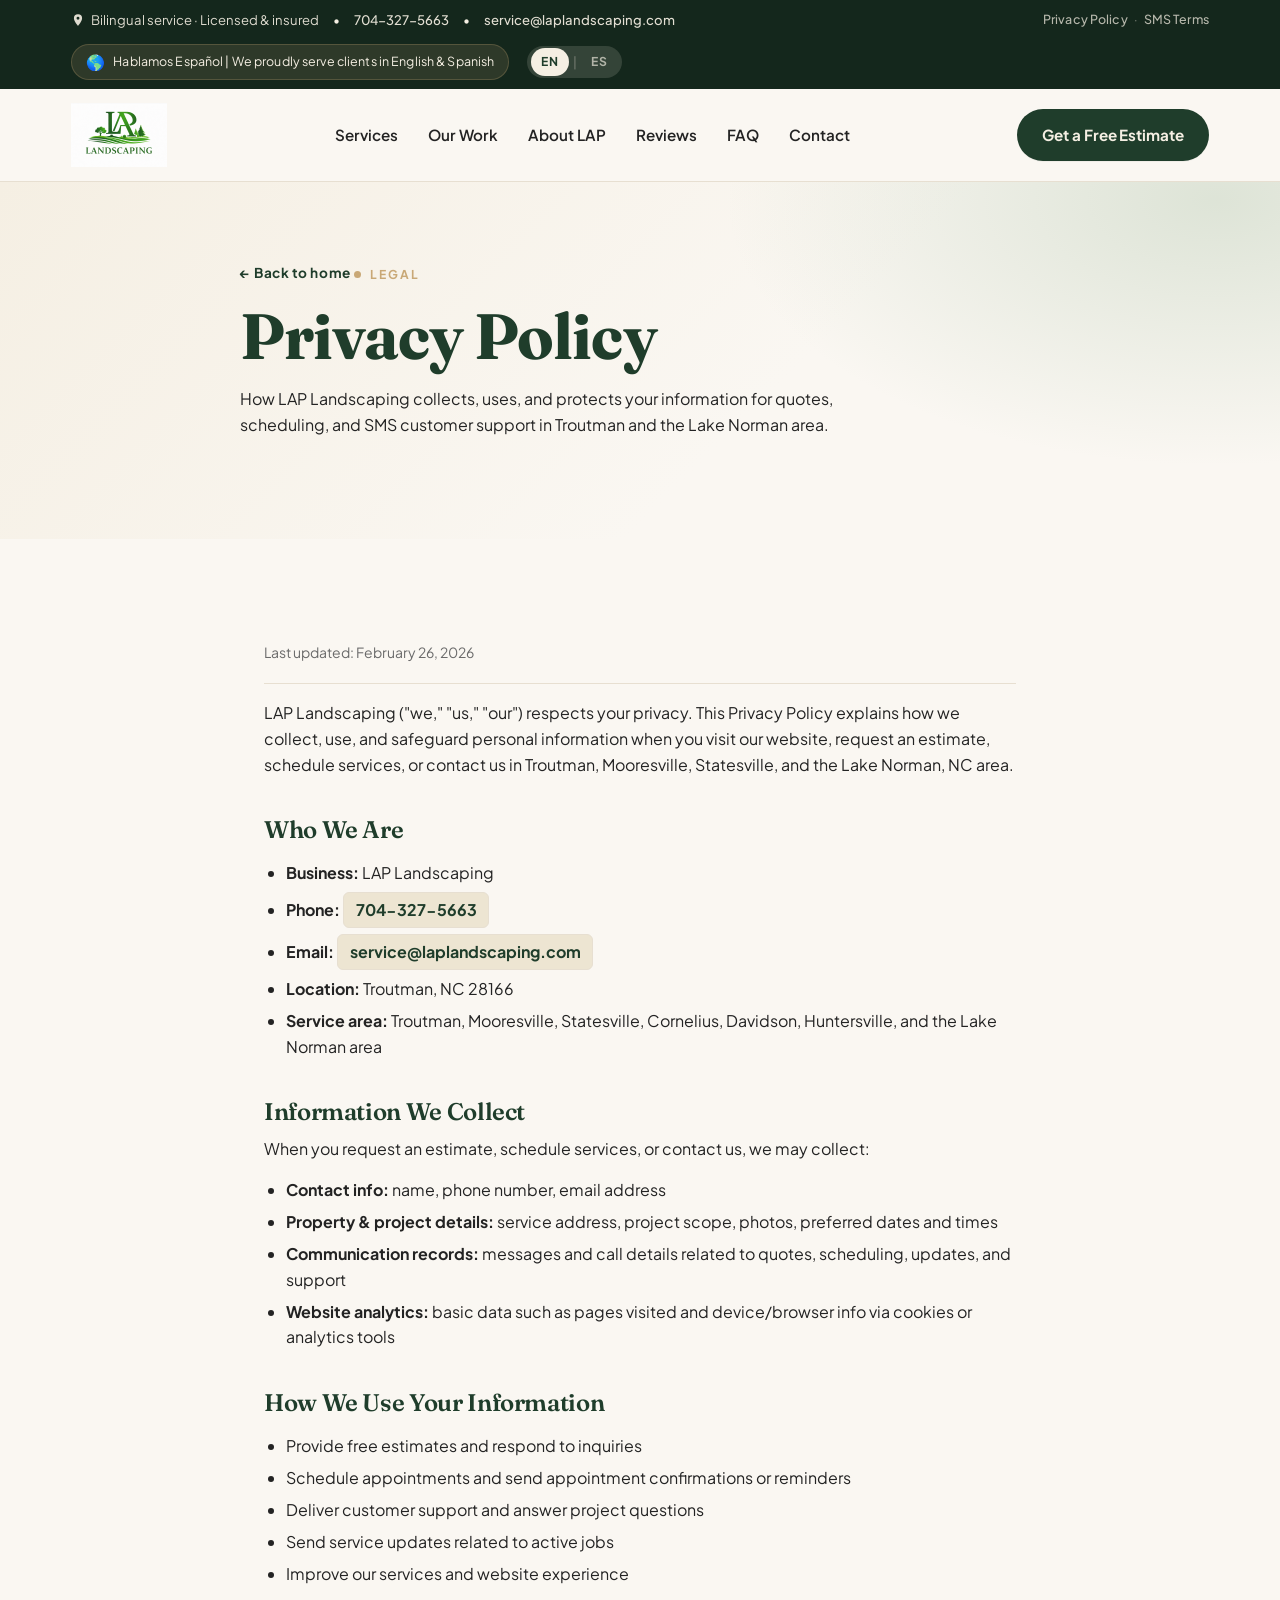
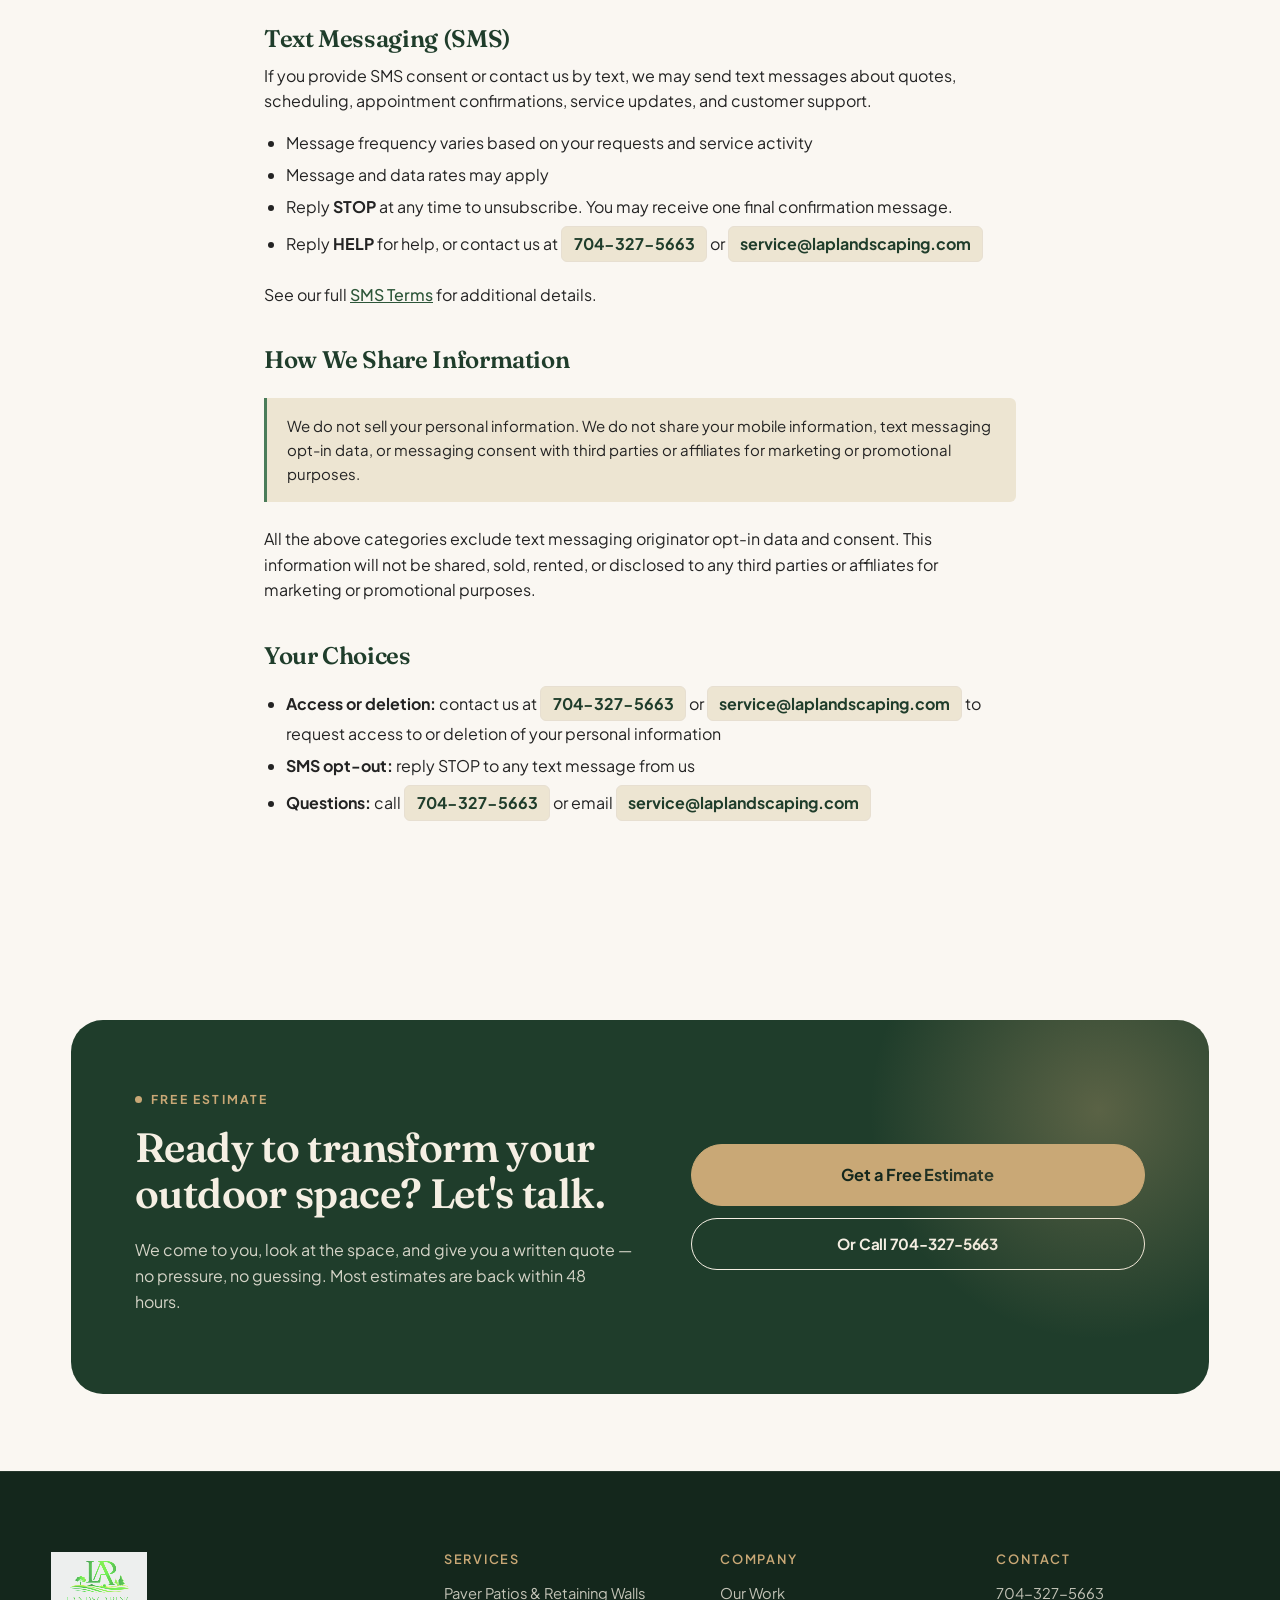
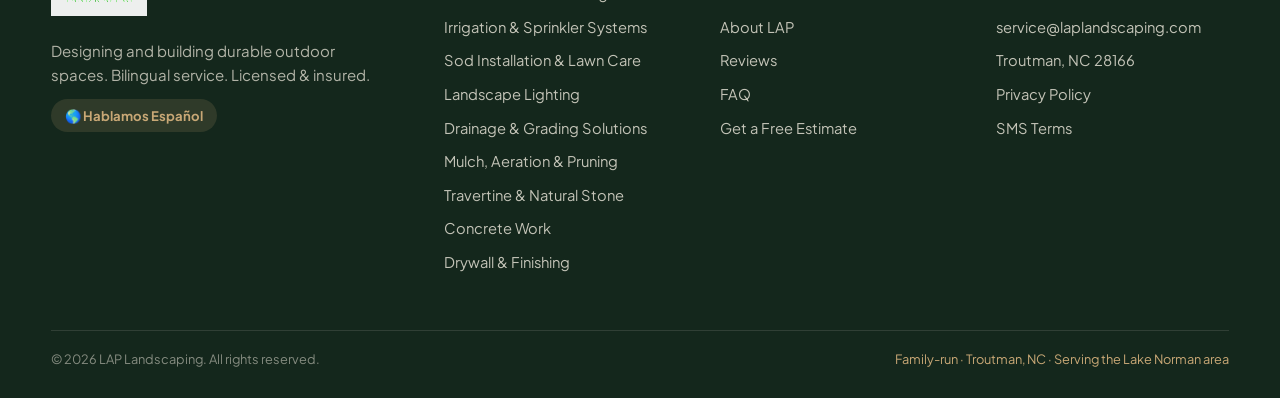
==== commit 4efdb054: "feat: add Privacy Policy + SMS Terms to utility bar; fix legal page readability - Legal links added " ====
--- a/privacy-policy.html
+++ b/privacy-policy.html
@@ -27,10 +27,32 @@
 .legal-wrap p { margin-bottom: 1rem; }
 .legal-wrap ul { padding-left: 1.4rem; margin-bottom: 1.25rem; }
 .legal-wrap li { margin-bottom: .4rem; }
-.legal-wrap a { color: var(--tan); text-decoration: underline; }
-.legal-wrap a:hover { color: var(--tan-deep); }
+.legal-wrap a { color: var(--green-2); text-decoration: underline; font-weight: 500; }
+.legal-wrap a:hover { color: var(--green); text-decoration: none; }
+.legal-wrap a[href^="tel:"],
+.legal-wrap a[href^="mailto:"] {
+  display: inline-flex;
+  align-items: center;
+  font-weight: 700;
+  font-size: 1rem;
+  color: var(--green);
+  text-decoration: none;
+  background: var(--cream-2);
+  padding: .25em .7em;
+  border-radius: 6px;
+  border: 1px solid var(--line);
+}
+.legal-wrap a[href^="tel:"]:hover,
+.legal-wrap a[href^="mailto:"]:hover {
+  background: var(--cream);
+  border-color: var(--green-3);
+}
 .legal-notice { background: var(--cream-2); border-left: 3px solid var(--green-3); padding: 1rem 1.25rem; border-radius: 0 6px 6px 0; margin: 1.5rem 0; }
 .legal-notice p { margin-bottom: 0; font-size: .9375rem; }
+@media (max-width: 768px) {
+  .legal-hero.svc-page-hero { min-height: unset; padding: 2.5rem 0 2rem; }
+  .legal-hero .svc-page-hero-inner { padding: 0 1.25rem; }
+}
 </style>
 </head>
 <body>
@@ -46,7 +68,7 @@
     <span class="util-sep" aria-hidden="true">•</span>
     <a class="util-link util-mail" href="mailto:service@laplandscaping.com">service@laplandscaping.com</a>
     <span class="util-spacer"></span>
-    <span class="util-bilingual"><span class="bilingual-flag">🌎</span><span data-i18n="util.bilingual">Hablamos Español · We serve clients in English &amp; Spanish</span></span>
+    <span class="util-legal-group"><a class="util-link util-legal" href="privacy-policy.html">Privacy Policy</a><span class="util-legal-sep" aria-hidden="true">&middot;</span><a class="util-link util-legal" href="sms-terms.html">SMS Terms</a></span><span class="util-bilingual"><span class="bilingual-flag">🌎</span><span data-i18n="util.bilingual">Hablamos Español · We serve clients in English &amp; Spanish</span></span>
     <div class="lang-toggle" role="group" aria-label="Language">
       <button type="button" class="lang-btn is-active" data-lang-btn="en" aria-pressed="true">EN</button>
       <span aria-hidden="true">|</span>
--- a/styles.css
+++ b/styles.css
@@ -102,6 +102,11 @@
   font-weight: 500;
 }
 .util-link:hover { color: var(--tan); opacity: 1; }
+.util-legal-group { display: inline-flex; align-items: center; gap: 6px; }
+.util-legal { font-size: .78rem; opacity: .72; letter-spacing: .01em; }
+.util-legal:hover { opacity: 1; color: var(--tan); }
+.util-legal-sep { opacity: .45; font-size: .78rem; }
+@media (max-width: 900px) { .util-legal-group { display: none; } }
 .lang-toggle {
   display: inline-flex;
   align-items: center;
